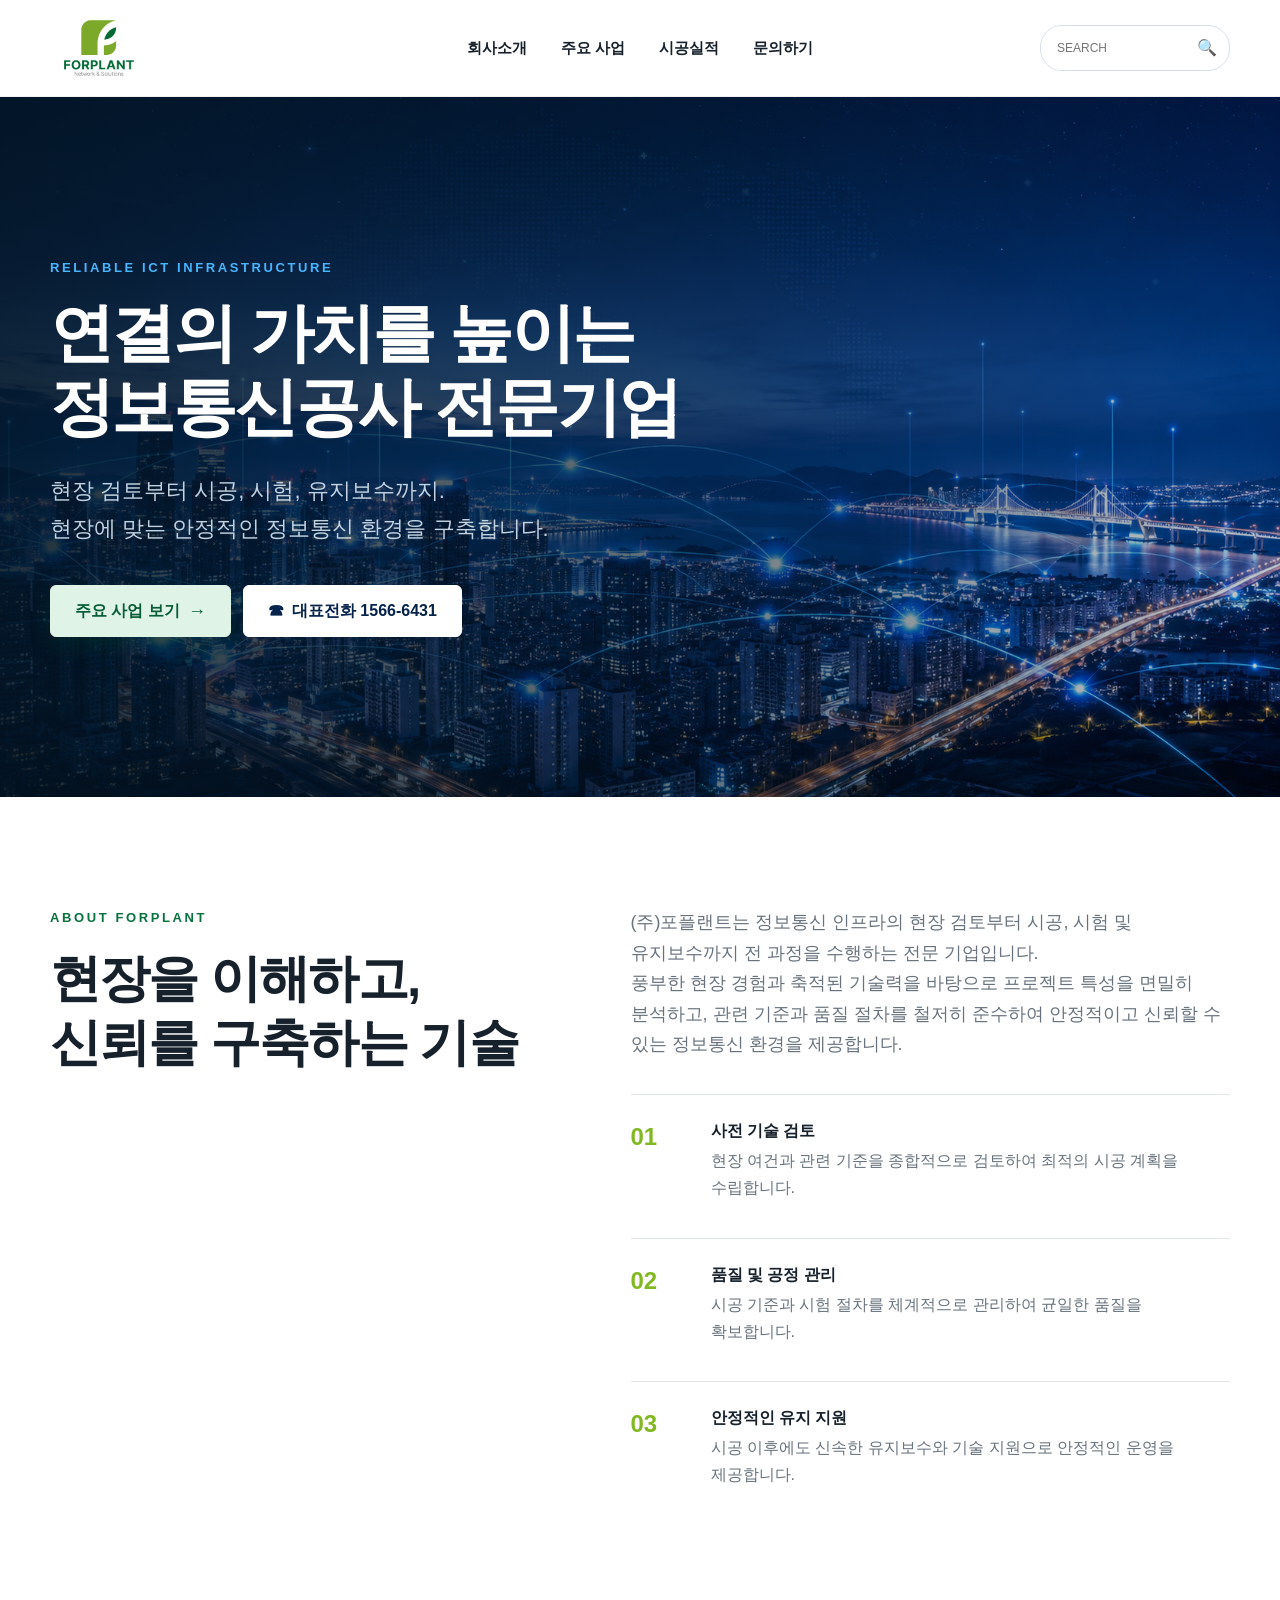
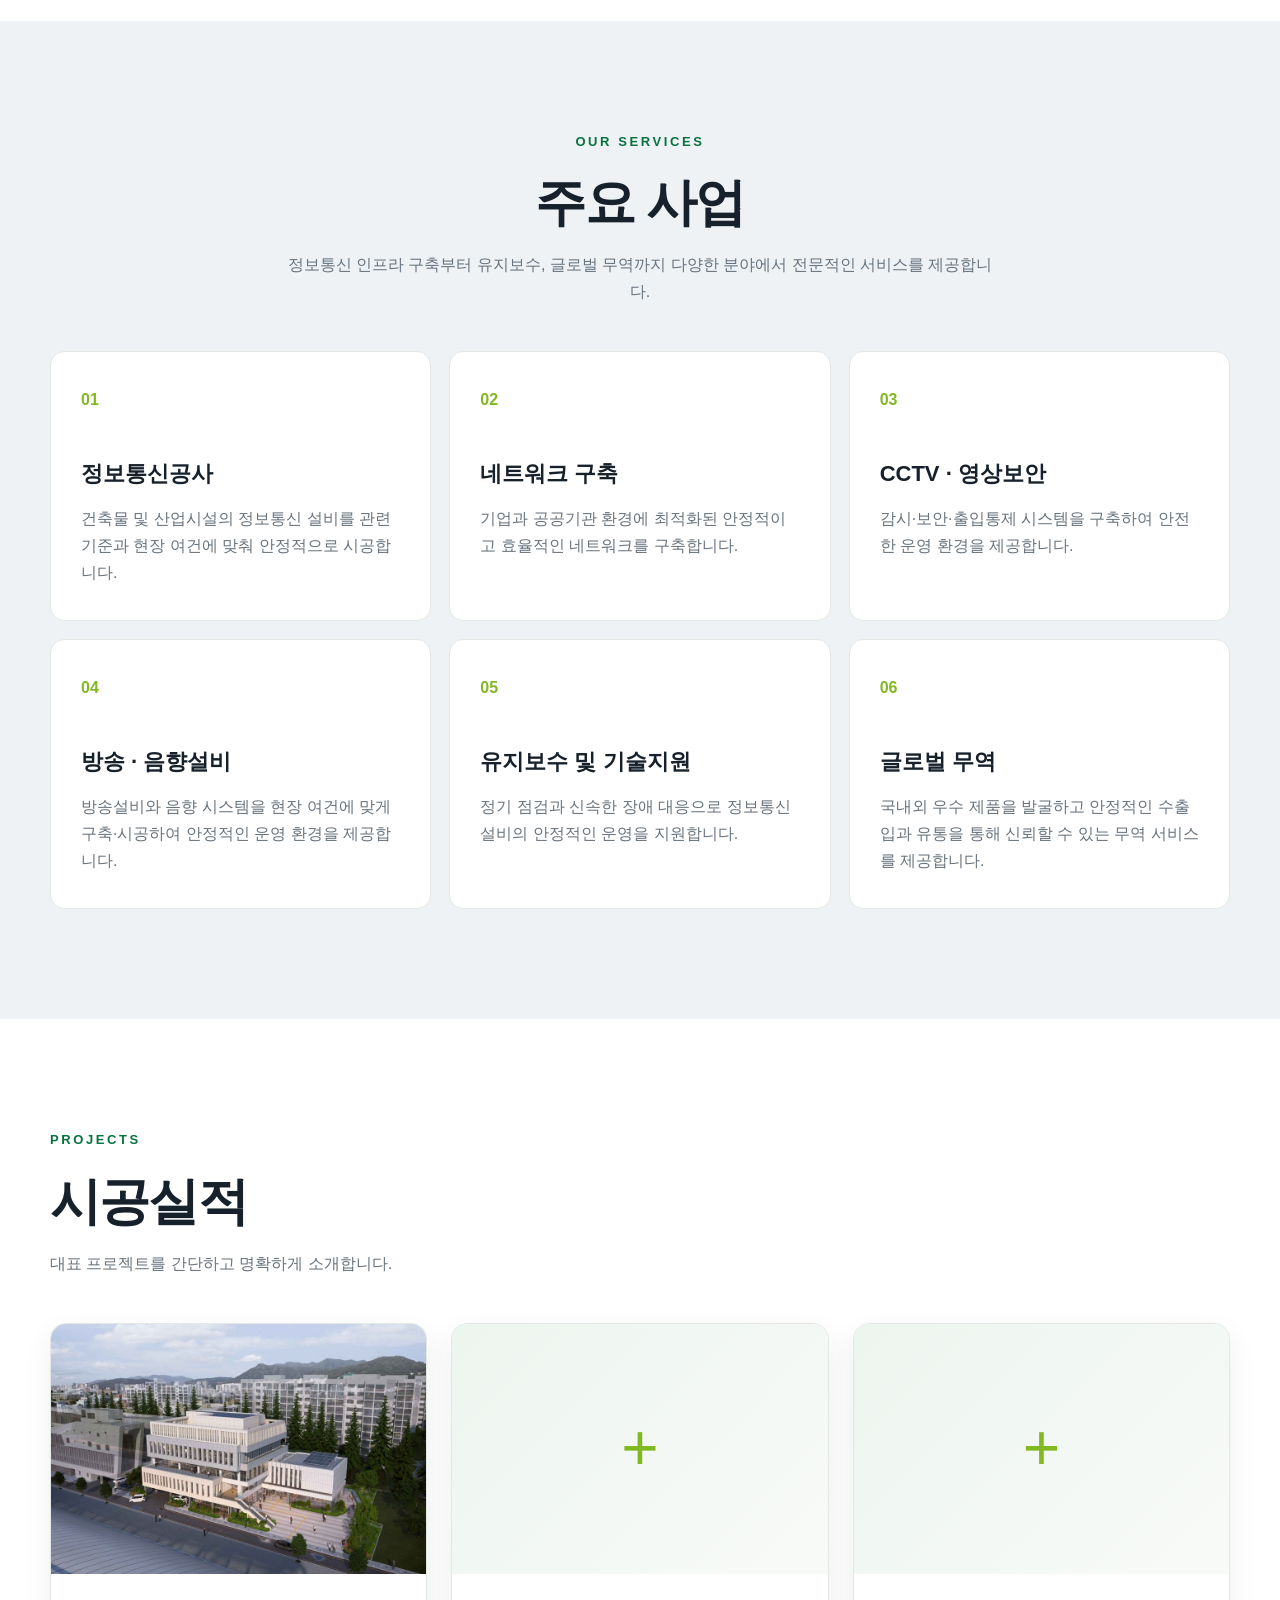
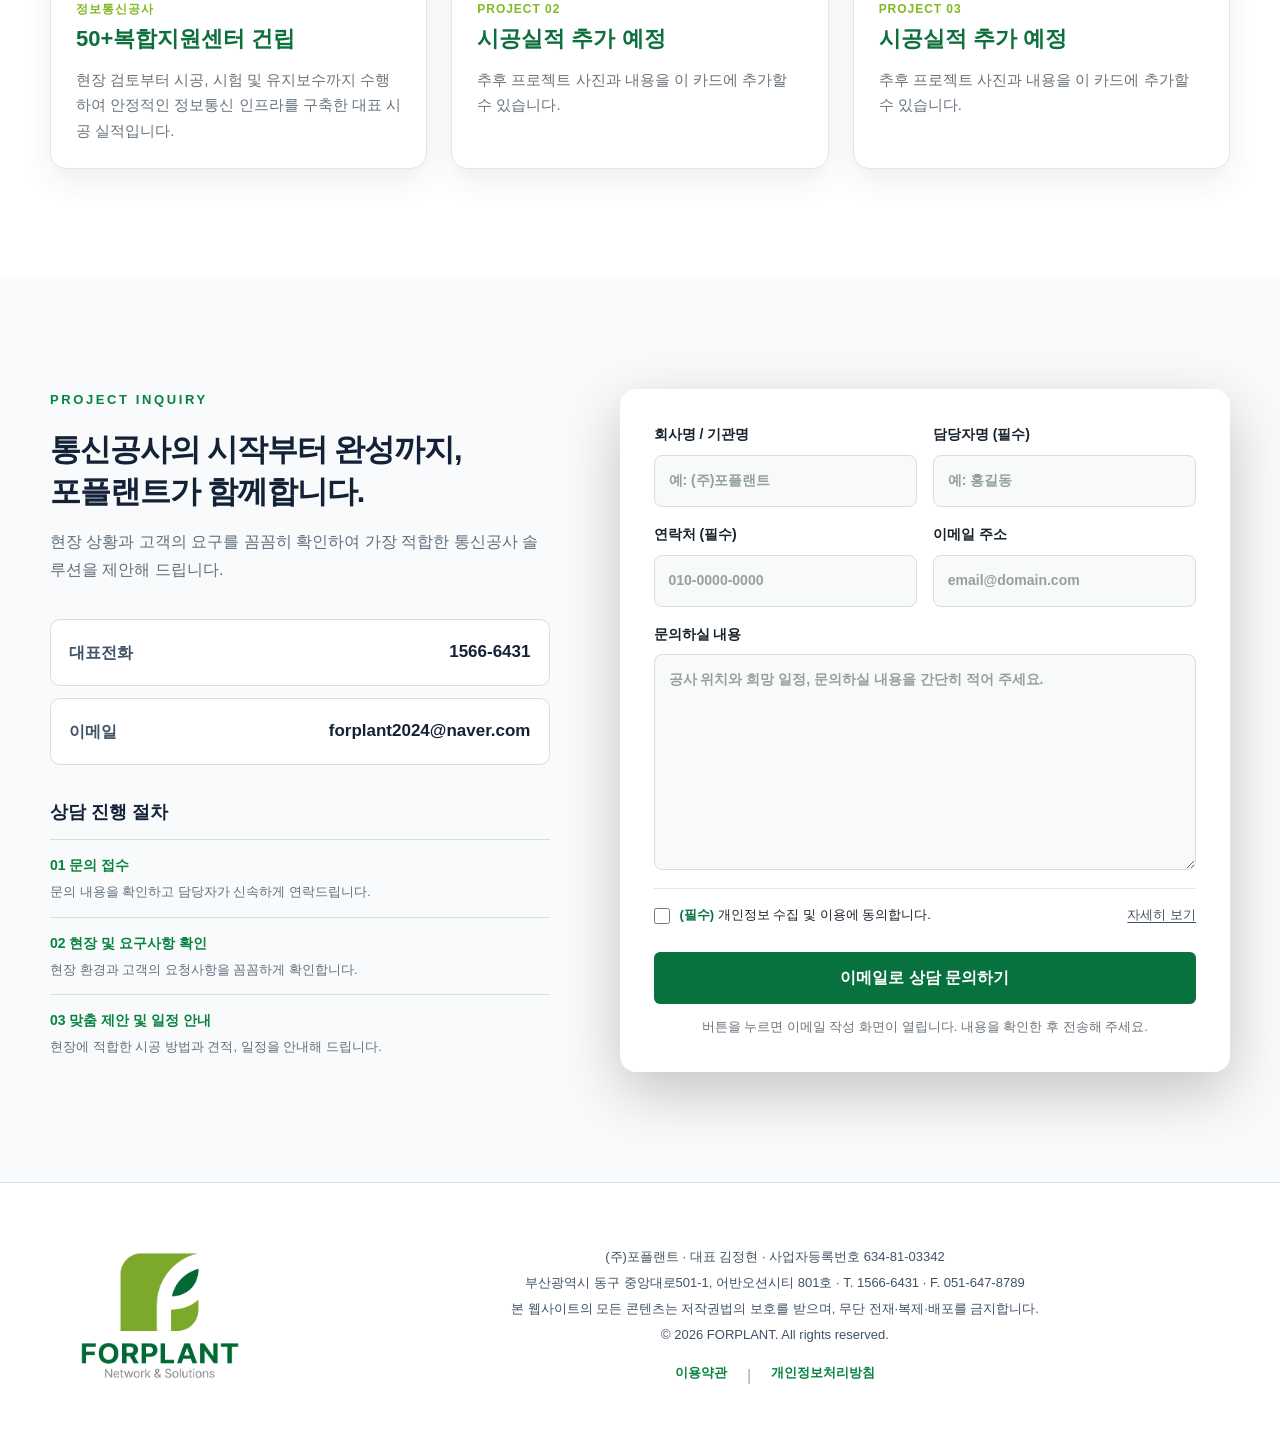
==== index.html @ e31ce1f1 "Add files via upload" ====
<!doctype html>
<html lang="ko">
<head>
  <meta charset="utf-8">
  <meta name="viewport" content="width=device-width, initial-scale=1">
  <meta name="description" content="(주)포플랜트는 정보통신공사, 네트워크 구축, 광케이블, CCTV, 방송·통신설비 및 유지보수 서비스를 제공합니다.">
  <meta property="og:type" content="website">
<meta property="og:title" content="FORPLANT | 정보통신공사 전문기업">
<meta property="og:description" content="↓ 포플랜트의 기술력을 확인해주세요.">
<meta property="og:url" content="https://www.forplant.co.kr/">
<meta property="og:image" content="https://www.forplant.co.kr/assets/og-image-large.png">
  <meta name="theme-color" content="#075b35">
  <title>FORPLANT | 정보통신공사 전문기업</title>
  <link rel="icon" href="assets/forplant-logo.png">
  <link rel="stylesheet" href="styles.css">
</head>
<body>
  <a class="skip-link" href="#main">본문 바로가기</a>

  <header class="site-header" id="top">
    <div class="container header-inner">
      <a class="brand" href="#top" aria-label="포플랜트 홈">
        <img src="assets/forplant-logo.png" alt="FORPLANT Network & Solutions">
      </a>

      <button class="menu-button" type="button" aria-label="메뉴 열기" aria-expanded="false" aria-controls="main-nav">
        <span></span><span></span><span></span>
      </button>

      <nav class="main-nav" id="main-nav" aria-label="주요 메뉴">
        <a href="#about">회사소개</a>
 <a href="#services">주요 사업</a>
        <a href="#portfolio">시공실적</a>
        <a href="#contact">문의하기</a>

      </nav>
<form class="header-search" id="site-search" role="search">
    <input type="search" id="site-search-input" placeholder="SEARCH" aria-label="홈페이지 검색">
    <button type="submit" aria-label="검색">🔍</button>
</form>      
    </div>
  </header>
<main id="main">
<section class="hero" aria-labelledby="hero-title">

      <div class="hero-overlay"></div>
      <div class="container hero-content">
        <p class="eyebrow">RELIABLE ICT INFRASTRUCTURE</p>
        <h1 id="hero-title">연결의 가치를 높이는<br>정보통신공사 전문기업</h1>
<p class="hero-copy">현장 검토부터 시공, 시험, 유지보수까지.<br>현장에 맞는 안정적인 정보통신 환경을 구축합니다.</p>
        <div class="hero-actions">
<a class="button button-primary" href="#services">주요 사업 보기</a>
          <a class="button button-outline" href="tel:15666431">대표전화 1566-6431</a>
        </div>
      </div>
    </section>

    <section class="section about" id="about">
      <div class="container about-grid">
        <div>
          <p class="section-kicker">ABOUT FORPLANT</p>
<h2>현장을 이해하고,<br>신뢰를 구축하는 기술</h2>
</div>

<div class="about-copy">
  <p>(주)포플랜트는 정보통신 인프라의 현장 검토부터 시공, 시험 및 유지보수까지 전 과정을 수행하는 전문 기업입니다.<br> 풍부한 현장 경험과 축적된 기술력을 바탕으로 프로젝트 특성을 면밀히 분석하고, 관련 기준과 품질 절차를 철저히 준수하여 안정적이고 신뢰할 수 있는 정보통신 환경을 제공합니다.</p>

  <div class="strength-list">
    <div><strong>01</strong><span><b>사전 기술 검토</b>현장 여건과 관련 기준을 종합적으로 검토하여 최적의 시공 계획을 수립합니다.</span></div>
    <div><strong>02</strong><span><b>품질 및 공정 관리</b>시공 기준과 시험 절차를 체계적으로 관리하여 균일한 품질을 확보합니다.</span></div>
    <div><strong>03</strong><span><b>안정적인 유지 지원</b>시공 이후에도 신속한 유지보수와 기술 지원으로 안정적인 운영을 제공합니다.</span></div>
  </div>
</div>
        </div>
      </div>
    </section>

    <section class="section services" id="services">
      <div class="container">
        <div class="section-heading centered">
          <p class="section-kicker">OUR SERVICES</p>
<h2>주요 사업</h2>
<p>정보통신 인프라 구축부터 유지보수, 글로벌 무역까지 다양한 분야에서 전문적인 서비스를 제공합니다.</p>
        </div>
        <div class="service-grid">
<article class="service-card">
    <span>01</span>
    <h3>정보통신공사</h3>
<p>건축물 및 산업시설의 정보통신 설비를 관련 기준과 현장 여건에 맞춰 안정적으로 시공합니다.</p>
</article>

<article class="service-card">
    <span>02</span>
    <h3>네트워크 구축</h3>
    <p>기업과 공공기관 환경에 최적화된 안정적이고 효율적인 네트워크를 구축합니다.</p>
</article>

<article class="service-card">
    <span>03</span>
    <h3>CCTV · 영상보안</h3>
    <p>감시·보안·출입통제 시스템을 구축하여 안전한 운영 환경을 제공합니다.</p>
</article>

<article class="service-card">
    <span>04</span>
    <h3>방송 · 음향설비</h3>
<p>방송설비와 음향 시스템을 현장 여건에 맞게 구축·시공하여 안정적인 운영 환경을 제공합니다.</p>
</article>

<article class="service-card">
    <span>05</span>
    <h3>유지보수 및 기술지원</h3>
    <p>정기 점검과 신속한 장애 대응으로 정보통신 설비의 안정적인 운영을 지원합니다.</p>
</article>
<article class="service-card">
    <span>06</span>
    <h3>글로벌 무역</h3>
    <p>국내외 우수 제품을 발굴하고 안정적인 수출입과 유통을 통해 신뢰할 수 있는 무역 서비스를 제공합니다.</p>
</article>          
        </div>
      </div>
    </section>

    <section class="section portfolio" id="portfolio">
      <div class="container">
        <div class="section-heading">
          <p class="section-kicker">PROJECTS</p>
          <h2>시공실적</h2>
          <p>대표 프로젝트를 간단하고 명확하게 소개합니다.</p>
        </div>

        <div class="portfolio-grid">
          <article class="project-card">
            <img class="project-image" src="assets/project-50plus.jpg" alt="50+복합지원센터 건립 조감도">
            <div class="project-content">
              <p class="project-type">정보통신공사</p>
              <h3>50+복합지원센터 건립</h3>
<p>현장 검토부터 시공, 시험 및 유지보수까지 수행하여 안정적인 정보통신 인프라를 구축한 대표 시공 실적입니다.</p>
            </div>
          </article>

          <article class="project-card project-coming">
            <div class="project-empty" aria-hidden="true">+</div>
            <div class="project-content">
              <p class="project-type">PROJECT 02</p>
              <h3>시공실적 추가 예정</h3>
              <p>추후 프로젝트 사진과 내용을 이 카드에 추가할 수 있습니다.</p>
            </div>
          </article>

          <article class="project-card project-coming">
            <div class="project-empty" aria-hidden="true">+</div>
            <div class="project-content">
              <p class="project-type">PROJECT 03</p>
              <h3>시공실적 추가 예정</h3>
              <p>추후 프로젝트 사진과 내용을 이 카드에 추가할 수 있습니다.</p>
            </div>
          </article>
        </div>
      </div>
    </section>

    <section class="section contact" id="contact">
      <div class="container contact-grid">
        <div class="contact-intro">
          <p class="section-kicker">PROJECT INQUIRY</p>
<h2>통신공사의 시작부터 완성까지,<br>포플랜트가 함께합니다.</h2>
<p>현장 상황과 고객의 요구를 꼼꼼히 확인하여 가장 적합한 통신공사 솔루션을 제안해 드립니다.</p>
          <div class="contact-direct">
            <a href="tel:15666431"><span>대표전화</span><strong>1566-6431</strong></a>
            <a href="mailto:forplant2024@naver.com"><span>이메일</span><strong>forplant2024@naver.com</strong></a>
          </div>
<div class="contact-process">
    <h3>상담 진행 절차</h3>

    <div class="process-item">
        <strong>01 문의 접수</strong>
        <p>문의 내용을 확인하고 담당자가 신속하게 연락드립니다.</p>
    </div>

    <div class="process-item">
        <strong>02 현장 및 요구사항 확인</strong>
        <p>현장 환경과 고객의 요청사항을 꼼꼼하게 확인합니다.</p>
    </div>

    <div class="process-item">
        <strong>03 맞춤 제안 및 일정 안내</strong>
        <p>현장에 적합한 시공 방법과 견적, 일정을 안내해 드립니다.</p>
    </div>
</div>
        </div>

        <form class="inquiry-form" id="inquiry-form">
<div class="field-row">
    <label>회사명 / 기관명<input type="text" name="company" autocomplete="organization" placeholder="예: (주)포플랜트"></label>
    <label>담당자명 (필수)<input type="text" name="name" autocomplete="name" required placeholder="예: 홍길동"></label>
</div>

<div class="field-row">
    <label>연락처 (필수)<input type="tel" name="phone" autocomplete="tel" required placeholder="010-0000-0000"></label>
    <label>이메일 주소<input type="email" name="email" autocomplete="email" placeholder="email@domain.com"></label>
</div>

<label>문의하실 내용<textarea name="message" rows="5" required placeholder="공사 위치와 희망 일정, 문의하실 내용을 간단히 적어 주세요."></textarea></label>

<div class="privacy-consent">
  <div class="privacy-consent-row">
    <input type="checkbox" id="privacy-agree" name="privacy_agree" required>
    <label for="privacy-agree"><strong>(필수)</strong> 개인정보 수집 및 이용에 동의합니다.</label>
    <details class="privacy-details">
      <summary>자세히 보기</summary>
      <div class="privacy-details-content">
        <p><strong>수집·이용 목적</strong><br>상담 문의 확인, 답변 및 연락</p>
        <p><strong>수집 항목</strong><br>담당자명, 연락처, 문의 내용(필수) / 회사명·기관명, 이메일 주소(선택)</p>
        <p><strong>보유 및 이용 기간</strong><br>문의 처리 완료 후 1년간 보관 후 파기</p>
        <p>개인정보 수집 및 이용에 대한 동의를 거부할 권리가 있으나, 동의하지 않을 경우 문의 접수가 제한됩니다.</p>
        <a href="privacy.html" target="_blank" rel="noopener">개인정보처리방침 전체 보기</a>
      </div>
    </details>
  </div>
</div>

<button class="button button-primary form-submit" type="submit">이메일로 상담 문의하기</button>

<p class="form-note">버튼을 누르면 이메일 작성 화면이 열립니다. 내용을 확인한 후 전송해 주세요.</p>
        </form>
      </div>
    </section>


  </main>

  <footer class="site-footer">
    <div class="container footer-inner">
      <img src="assets/forplant-logo.png" alt="FORPLANT">
      <div>
        <p>(주)포플랜트 · 대표 김정현 · 사업자등록번호 634-81-03342</p>
        <p>부산광역시 동구 중앙대로501-1, 어반오션시티 801호 · T. 1566-6431 · F. 051-647-8789</p>
<p>본 웹사이트의 모든 콘텐츠는 저작권법의 보호를 받으며, 무단 전재·복제·배포를 금지합니다.</p>
<p>© 2026 FORPLANT. All rights reserved.</p>
<div class="footer-links">
    <a href="terms.html">이용약관</a>
<span>|</span>
  <a href="privacy.html">개인정보처리방침</a>
</div>
      </div>
    </div>
  </footer>

  <script src="script.js"></script>
</body>
</html>
---- styles.css ----
:root {
  --green: #08723f;
  --green-dark: #075b35;
  --lime: #82b822;
  --navy: #07182a;
  --ink: #17212b;
  --muted: #68737d;
  --line: #e3e8e4;
  --soft: #f4f7f4;
  --white: #ffffff;
  --shadow: 0 20px 50px rgba(8, 35, 24, .11);
}

* { box-sizing: border-box; }
html { scroll-behavior: smooth; }
body {
  margin: 0;
  font-family: Pretendard, "Noto Sans KR", "Malgun Gothic", Arial, sans-serif;
  color: var(--ink);
  line-height: 1.7;
  background: var(--white);
}
img { max-width: 100%; display: block; }
a { color: inherit; text-decoration: none; }
button, input, textarea { font: inherit; }
.container { width: min(1180px, calc(100% - 40px)); margin: 0 auto; }
.skip-link { position: fixed; left: 16px; top: -60px; z-index: 9999; background: #fff; padding: 10px 14px; border-radius: 8px; }
.skip-link:focus { top: 16px; }

.site-header {
  position: sticky;
  top: 0;
  z-index: 1000;
  background: rgba(255,255,255,.96);
  border-bottom: 1px solid rgba(0,0,0,.06);
  backdrop-filter: blur(12px);
}
.header-inner { min-height: 96px; display: grid; grid-template-columns: 1fr auto 1fr; align-items: center; gap: 24px; }
.brand img { width: 180px; height: 78px; object-fit: contain; object-position: left center; }
.main-nav { display: flex; align-items: center; gap: 34px; font-weight: 700; font-size: 15px; }
.main-nav a { position: relative; padding: 26px 0; }
.main-nav a::after { content: ""; position: absolute; left: 0; right: 100%; bottom: 17px; height: 2px; background: var(--green); transition: .25s; }
.main-nav a:hover::after { right: 0; }
.menu-button { display: none; border: 0; background: transparent; width: 42px; height: 42px; padding: 9px; }
.menu-button span { display: block; height: 2px; margin: 6px 0; background: var(--ink); }
.brand { grid-column: 1; }
.main-nav { grid-column: 2; }
.menu-button { grid-column: 3; justify-self: end; }
.header-search { grid-column: 3; justify-self: end; display: flex; width: 190px; border: 1px solid #d5dee7; border-radius: 22px; overflow: hidden; background: white; }
.header-search input { width: 100%; min-width: 0; border: 0; outline: 0; padding: 10px 4px 10px 16px; font-size: 12px; }
.header-search button { border: 0; background: transparent; padding: 8px 12px; cursor: pointer; }
.hero {
  position: relative;
  min-height: 700px;
  display: flex;
  align-items: center;
  background: url("assets/hero-network-city.png") center/cover no-repeat;
  color: white;
  overflow: hidden;
}
.hero::before {
  content: "";
  position: absolute;
  top: 62%;
  left: -45%;
  width: 42%;
  height: 3px;
  pointer-events: none;
  z-index: 0;
  opacity: 0;
  background: linear-gradient(
    90deg,
    transparent,
    rgba(40, 170, 255, 0.4),
    #8ee8ff,
    rgba(40, 170, 255, 0.4),
    transparent
  );
  box-shadow:
    0 0 8px #32baff,
    0 0 20px rgba(30, 160, 255, 0.9),
    0 0 40px rgba(30, 130, 255, 0.65);
transform: rotate(-18deg);
animation: hero-laser 6s linear infinite;
}

@keyframes hero-laser {
  0% {
    left: -45%;
    top: 72%;
    opacity: 0;
  }

  15% {
    opacity: 0.9;
  }

  50% {
    left: 25%;
    top: 52%;
    opacity: 0.9;
  }

  80% {
    left: 65%;
    top: 34%;
    opacity: 0.75;
  }

  100% {
    left: 92%;
    top: 22%;
    opacity: 0;
  }
}

@media (prefers-reduced-motion: reduce) {
  .hero::before {
    animation: none;
    display: none;
  }
}
.hero-overlay { position: absolute; inset: 0; background: linear-gradient(90deg, rgba(3,20,34,.88) 0%, rgba(3,20,34,.62) 48%, rgba(3,20,34,.22) 100%); }
.hero-content { position: relative; z-index: 1; padding: 100px 0; }
.eyebrow, .section-kicker { margin: 0 0 18px; color: #48b6ff; letter-spacing: .2em; font-weight: 800; font-size: 13px; }
.hero h1 { margin: 0; font-size: clamp(42px, 5vw, 72px); line-height: 1.15; letter-spacing: -.04em; max-width: 780px; }
.hero-copy { margin: 28px 0 0; font-size: clamp(18px, 2vw, 22px); color: rgba(255,255,255,.87); }
.hero-actions { display: flex; gap: 12px; flex-wrap: wrap; margin-top: 38px; }
.button { display: inline-flex; align-items: center; justify-content: center; min-height: 52px; padding: 0 24px; border-radius: 6px; font-weight: 800; transition: .22s; border: 1px solid transparent; cursor: pointer; }
.button-primary { background: var(--green); color: white; }
.button-primary:hover { background: var(--green-dark); transform: translateY(-2px); }
.button-outline { border-color: rgba(255,255,255,.65); color: white; }
.button-outline:hover { background: white; color: var(--navy); }
.button-light { background: white; color: var(--navy); border-color: var(--line); }

.section { padding: 110px 0; }
.section h2 { margin: 0; font-size: clamp(34px, 4vw, 52px); line-height: 1.25; letter-spacing: -.035em; }
.section-heading { margin-bottom: 46px; }
.section-heading.centered { text-align: center; max-width: 720px; margin-left: auto; margin-right: auto; }
.section-heading > p:last-child { color: var(--muted); }
.section-kicker { color: var(--green); }

.about-grid { display: grid; grid-template-columns: .9fr 1.1fr; gap: 90px; align-items: start; }
.about-copy > p { margin-top: 0; color: var(--muted); font-size: 18px; word-break: keep-all; }
.strength-list { display: grid; gap: 14px; margin-top: 34px; }
.strength-list > div { display: grid; grid-template-columns: 60px 1fr; gap: 20px; padding: 22px 0; border-top: 1px solid var(--line); }
.strength-list strong { color: var(--lime); font-size: 24px; }
.strength-list span { color: var(--muted); word-break: keep-all; }
.strength-list b { display: block; color: var(--ink); margin-bottom: 3px; }

.services { background: #eef2f5; }
.service-grid { display: grid; grid-template-columns: repeat(3, 1fr); gap: 18px; }
.service-card { background: white; border: 1px solid var(--line); border-radius: 14px; padding: 34px 30px; min-height: 250px; transition: .25s; }
.service-card:hover { transform: translateY(-6px); box-shadow: var(--shadow); border-color: transparent; }
.service-card span { color: var(--lime); font-weight: 900; }
.service-card h3 { margin: 42px 0 12px; font-size: 22px; }
.service-card p { margin: 0; color: var(--muted); }

.portfolio-grid { display: grid; grid-template-columns: repeat(3, minmax(0, 1fr)); gap: 24px; }
.project-card { overflow: hidden; background: white; border: 1px solid var(--line); border-radius: 16px; box-shadow: 0 12px 30px rgba(13,56,35,.08); transition: .25s; }
.project-card:hover { transform: translateY(-6px); box-shadow: 0 18px 40px rgba(13,56,35,.14); }
.project-image, .project-empty { width: 100%; height: 250px; }
.project-image { object-fit: cover; object-position: center 75%; }
.project-empty { display: flex; align-items: center; justify-content: center; background: linear-gradient(135deg, #edf5ef, #f8faf8); color: var(--lime); font-size: 64px; font-weight: 200; }
.project-content { padding: 25px; }
.project-content h3 { margin: 5px 0 12px; color: #0d6f3b; font-size: 22px; line-height: 1.4; }
.project-content p { margin: 0; color: var(--muted); font-size: 15px; }
.project-type { color: var(--lime) !important; font-weight: 800; font-size: 12px !important; letter-spacing: .08em; }

.contact { background: #f8fafb; color: #142238; }
.contact-grid { display: grid; grid-template-columns: .9fr 1.1fr; gap: 70px; align-items: stretch; }
.contact .section-kicker { color: #07833f; }
.contact-intro h2 { font-size: clamp(28px, 2.4vw, 32px); line-height: 1.35; }
.contact-intro > p:not(.section-kicker) { color: #5f6f7f; }
.contact-direct { display: grid; gap: 12px; margin-top: 36px; }
.contact-direct a { display: flex; justify-content: space-between; align-items: center; gap: 20px; border: 1px solid #d8dfda; border-radius: 10px; background: #ffffff; padding: 18px; color: #142238; }
.contact-direct span { color: #405266; font-weight: 700; }
.contact-direct strong { color: #142238; font-size: 17px; font-weight: 800; }
.contact-process { margin-top: 32px; }
.contact-process h3 { margin: 0 0 12px; font-size: 18px; color: #142238; }
.process-item { border-top: 1px solid #d8dfda; padding: 14px 0; }
.process-item strong { display: block; margin-bottom: 4px; color: #07833f; font-size: 14px; }
.process-item p { margin: 0; color: #5f6f7f; font-size: 13px; line-height: 1.6; }
.inquiry-form { background: white; color: var(--ink); border-radius: 16px; padding: 34px; box-shadow: 0 20px 60px rgba(0,0,0,.22); height: 100%; display: flex; flex-direction: column; }
.field-row { display: grid; grid-template-columns: 1fr 1fr; gap: 16px; }
.inquiry-form label { display: grid; gap: 8px; margin-bottom: 16px; font-weight: 700; font-size: 14px; }
.inquiry-form > label { flex: 1; display: flex; flex-direction: column; gap: 8px; }
.inquiry-form > label textarea { flex: 1; height: auto; min-height: 180px; }
.inquiry-form input, .inquiry-form textarea { width: 100%; border: 1px solid #d8dfda; border-radius: 8px; padding: 13px 14px; outline: none; background: #f8faf9; color: var(--ink); transition: border-color .2s ease, box-shadow .2s ease, background-color .2s ease; }
.inquiry-form input::placeholder, .inquiry-form textarea::placeholder { color: #94a19a; opacity: 1; }
.inquiry-form input:focus, .inquiry-form textarea:focus { border-color: var(--green); box-shadow: 0 0 0 3px rgba(8,114,63,.1); }
.inquiry-form input:focus, .inquiry-form textarea:focus { background: #ffffff; }
.privacy-consent { margin: 2px 0 18px; padding-top: 16px; border-top: 1px solid #e3e8e5; }
.privacy-consent-row { display: grid; grid-template-columns: 18px auto 1fr; align-items: start; gap: 8px; font-size: 13px; line-height: 1.6; }
.inquiry-form .privacy-consent input[type="checkbox"] { width: 16px; height: 16px; margin: 3px 0 0; padding: 0; accent-color: var(--green); cursor: pointer; }
.inquiry-form .privacy-consent label { display: block; margin: 0; font-size: 13px; font-weight: 500; cursor: pointer; }
.privacy-consent label strong { color: var(--green); }
.privacy-details { display: contents; }
.privacy-details summary { color: #405266; text-decoration: underline; text-underline-offset: 3px; cursor: pointer; white-space: nowrap; justify-self: end; }
.privacy-details summary::marker { content: ""; }
.privacy-details-content { grid-column: 1 / -1; margin-top: 8px; padding: 16px; border: 1px solid #dfe6e2; border-radius: 8px; background: #f7f9f8; color: #526273; font-size: 12px; }
.privacy-details-content p { margin: 0 0 10px; }
.privacy-details-content p:last-of-type { margin-bottom: 10px; }
.privacy-details-content a { color: var(--green); font-weight: 700; text-decoration: underline; text-underline-offset: 3px; }
.form-submit { width: 100%; }
.form-note { margin: 12px 0 0; color: var(--muted); font-size: 13px; text-align: center; }

.location { background: #fff; }
.location-grid { display: grid; grid-template-columns: 1.05fr .95fr; gap: 60px; align-items: stretch; }
.map-panel { min-height: 420px; padding: 50px; border-radius: 18px; background: linear-gradient(rgba(7,24,42,.78), rgba(7,24,42,.9)), url("assets/hero-network-city.png") center/cover; color: white; display: flex; flex-direction: column; justify-content: flex-end; }
.map-symbol { font-size: 38px; font-weight: 900; letter-spacing: .06em; }
.map-panel p { color: rgba(255,255,255,.8); }
.map-actions { display: flex; gap: 10px; flex-wrap: wrap; margin-top: 16px; }
.company-info dl { margin: 30px 0 0; }
.company-info dl > div { display: grid; grid-template-columns: 140px 1fr; gap: 20px; padding: 16px 0; border-bottom: 1px solid var(--line); }
.company-info dt { color: var(--muted); }
.company-info dd { margin: 0; font-weight: 700; }

.site-footer { background: #ffffff; color: #405266; padding: 45px 0; border-top: 1px solid #d7e1e8; }
.footer-inner { display: flex; justify-content: space-between; gap: 50px; align-items: center; }
.footer-inner img { width: 220px; background: transparent; border-radius: 0; padding: 0; }
.footer-inner > div { flex: 1; text-align: center; }
.footer-inner p { margin: 4px 0; font-size: 13px; text-align: center; }
.footer-links { display: flex; justify-content: center; gap: 20px; margin-top: 16px; }
.footer-links a { color: #07833f; font-size: 13px; font-weight: 700; text-decoration: none; }
.footer-links span { color: #9aa8b5; }
@media (max-width: 960px) {
 .header-search { display: none; } 
  .menu-button { display: block; }
  .main-nav { display: none; position: absolute; top: 82px; left: 0; right: 0; background: white; padding: 14px 20px 24px; border-bottom: 1px solid var(--line); flex-direction: column; gap: 0; align-items: stretch; }
  .main-nav.open { display: flex; }
  .main-nav a { padding: 14px 0; }
  .about-grid, .contact-grid, .location-grid { grid-template-columns: 1fr; gap: 45px; }
  .service-grid { grid-template-columns: repeat(2, 1fr); }
  .portfolio-grid { grid-template-columns: repeat(2, minmax(0, 1fr)); }
  .project-coming:last-child { grid-column: span 2; }
}

@media (max-width: 640px) {
  .container { width: min(100% - 28px, 1180px); }
.header-inner { min-height: 70px; display: flex; justify-content: space-between; }
  .brand img { width: 110px; height: 50px; }
  .main-nav { top: 70px; }
  .hero { min-height: 650px; background-position: 58% center; }
  .hero-overlay { background: rgba(3,20,34,.72); }
  .hero-content { padding: 80px 0; }
  .hero h1 { font-size: 42px; }
  .section { padding: 78px 0; }
  .service-grid, .portfolio-grid, .field-row { grid-template-columns: 1fr; }
  .project-coming:last-child { grid-column: auto; }
  .project-image, .project-empty { height: 220px; }
  .inquiry-form { padding: 24px 18px; }
  .company-info dl > div { grid-template-columns: 1fr; gap: 4px; }
  .footer-inner { align-items: flex-start; flex-direction: column; }
  .footer-inner p { text-align: left; }
}


.hero-overlay {
  animation: hero-glow 5s ease-in-out infinite alternate;
}

@keyframes hero-glow {
  from {
    background-color: rgba(0, 31, 74, 0.05);
  }

  to {
    background-color: rgba(0, 88, 165, 0.16);
  }
}

@media (prefers-reduced-motion: reduce) {
  .hero-overlay {
    animation: none;
  }
}
.hero-overlay::before,
.hero-overlay::after {
  position: absolute;
  pointer-events: none;
  z-index: 0;
  font-size: 8px;
  line-height: 1;
  color: rgba(185, 235, 255, 0.75);
  filter: drop-shadow(0 0 3px rgba(65, 190, 255, 0.8));
}

.hero-overlay::before {
  content: "✦";
  top: 8%;
  left: 50%;
  opacity: 0.15;
  text-shadow:
    8vw 4vh 2px rgba(170, 230, 255, 0.55),
    18vw 11vh 2px rgba(125, 210, 255, 0.5),
    30vw 3vh 2px rgba(190, 240, 255, 0.55),
    40vw 14vh 2px rgba(110, 200, 255, 0.5);
  animation: star-twinkle-one 3.8s ease-in-out infinite;
}

.hero-overlay::after {
  content: "✧";
  top: 15%;
  left: 55%;
  opacity: 0.1;
  text-shadow:
    6vw 8vh 2px rgba(155, 220, 255, 0.5),
    16vw 2vh 2px rgba(195, 240, 255, 0.55),
    27vw 14vh 2px rgba(115, 205, 255, 0.45),
    38vw 6vh 2px rgba(180, 235, 255, 0.5);
  animation: star-twinkle-two 4.6s ease-in-out infinite;
  animation-delay: 1.2s;
}

@keyframes star-twinkle-one {
  0%,
  100% {
    opacity: 0.08;

  }

  45% {
    opacity: 0.7;

  }

  65% {
    opacity: 0.22;

  }
}

@keyframes star-twinkle-two {
  0%,
  100% {
    opacity: 0.06;

  }

  35% {
    opacity: 0.2;

  }

  70% {
    opacity: 0.6;

  }
}

@media (prefers-reduced-motion: reduce) {
  .hero-overlay::before,
  .hero-overlay::after {
    animation: none;
  }
}
.hero-actions .button-primary,
.hero-actions .button-outline {
  background: #ffffff;
  color: #06234b;
  border-color: #ffffff;
}

.hero-actions .button-primary:hover,
.hero-actions .button-outline:hover {
  background: #eaf6ff;
  color: #06234b;
  border-color: #eaf6ff;
}
.hero-copy {
  color: rgba(220, 235, 247, 0.88);
}

.hero-actions .button-primary {
  background: #dff3e7;
  color: #075c36;
  border-color: #dff3e7;
  box-shadow: 0 8px 22px rgba(0, 110, 62, 0.18);
}

.hero-actions .button-primary:hover {
  background: #c8ead6;
  color: #075c36;
  border-color: #c8ead6;
}
.hero-actions .button-outline {
  background: #ffffff;
  color: #06234b;
  border-color: #ffffff;
  backdrop-filter: none;
}

.hero-actions .button-outline:hover {
  background: #eaf6ff;
  color: #06234b;
  border-color: #eaf6ff;
}
.hero-actions .button-primary::after {
  content: "→";
  margin-left: 8px;
  font-size: 18px;
  line-height: 1;
  transition: transform 0.2s ease;
}

.hero-actions .button-primary:hover::after {
  transform: translateX(3px);
}

.hero-actions .button-outline::before {
  content: "☎";
  margin-right: 8px;
  font-family: Arial, sans-serif;
  font-size: 16px;
  line-height: 1;
}
.project-image {
  object-position: center bottom !important;
}
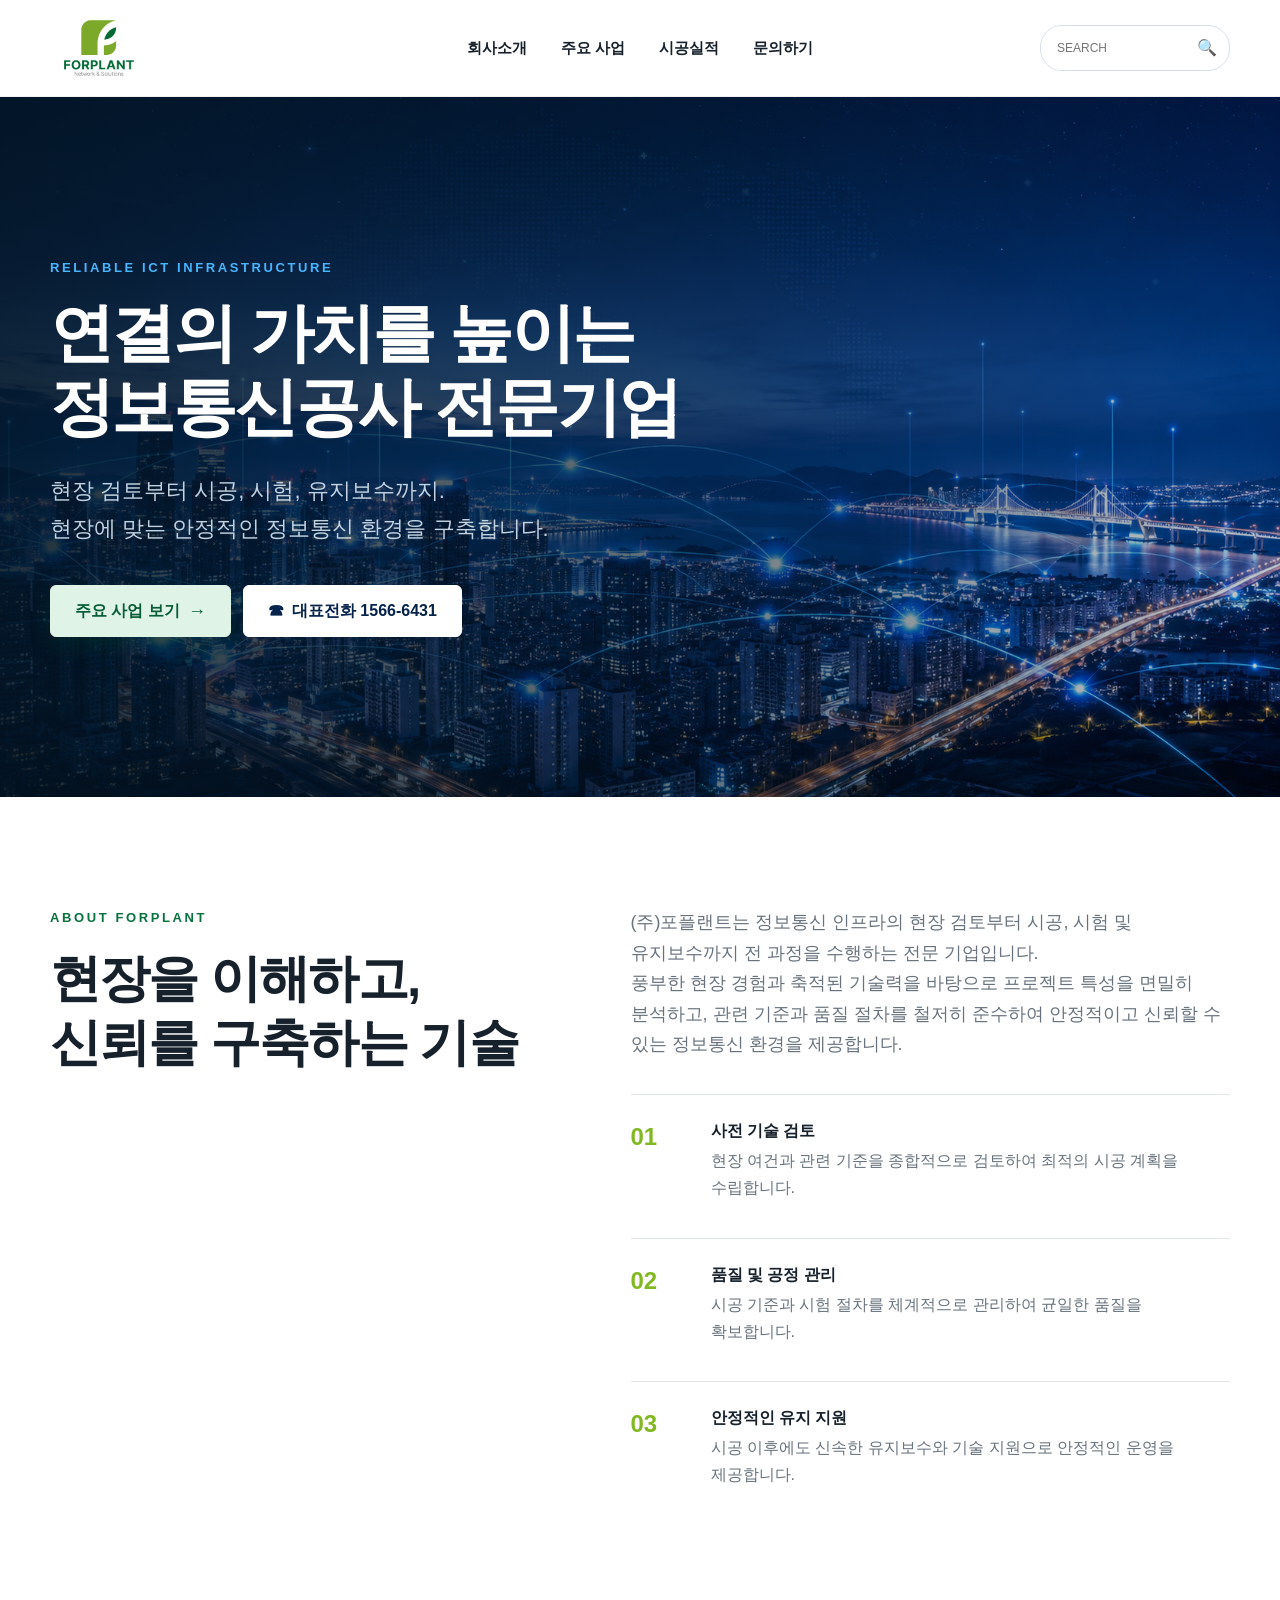
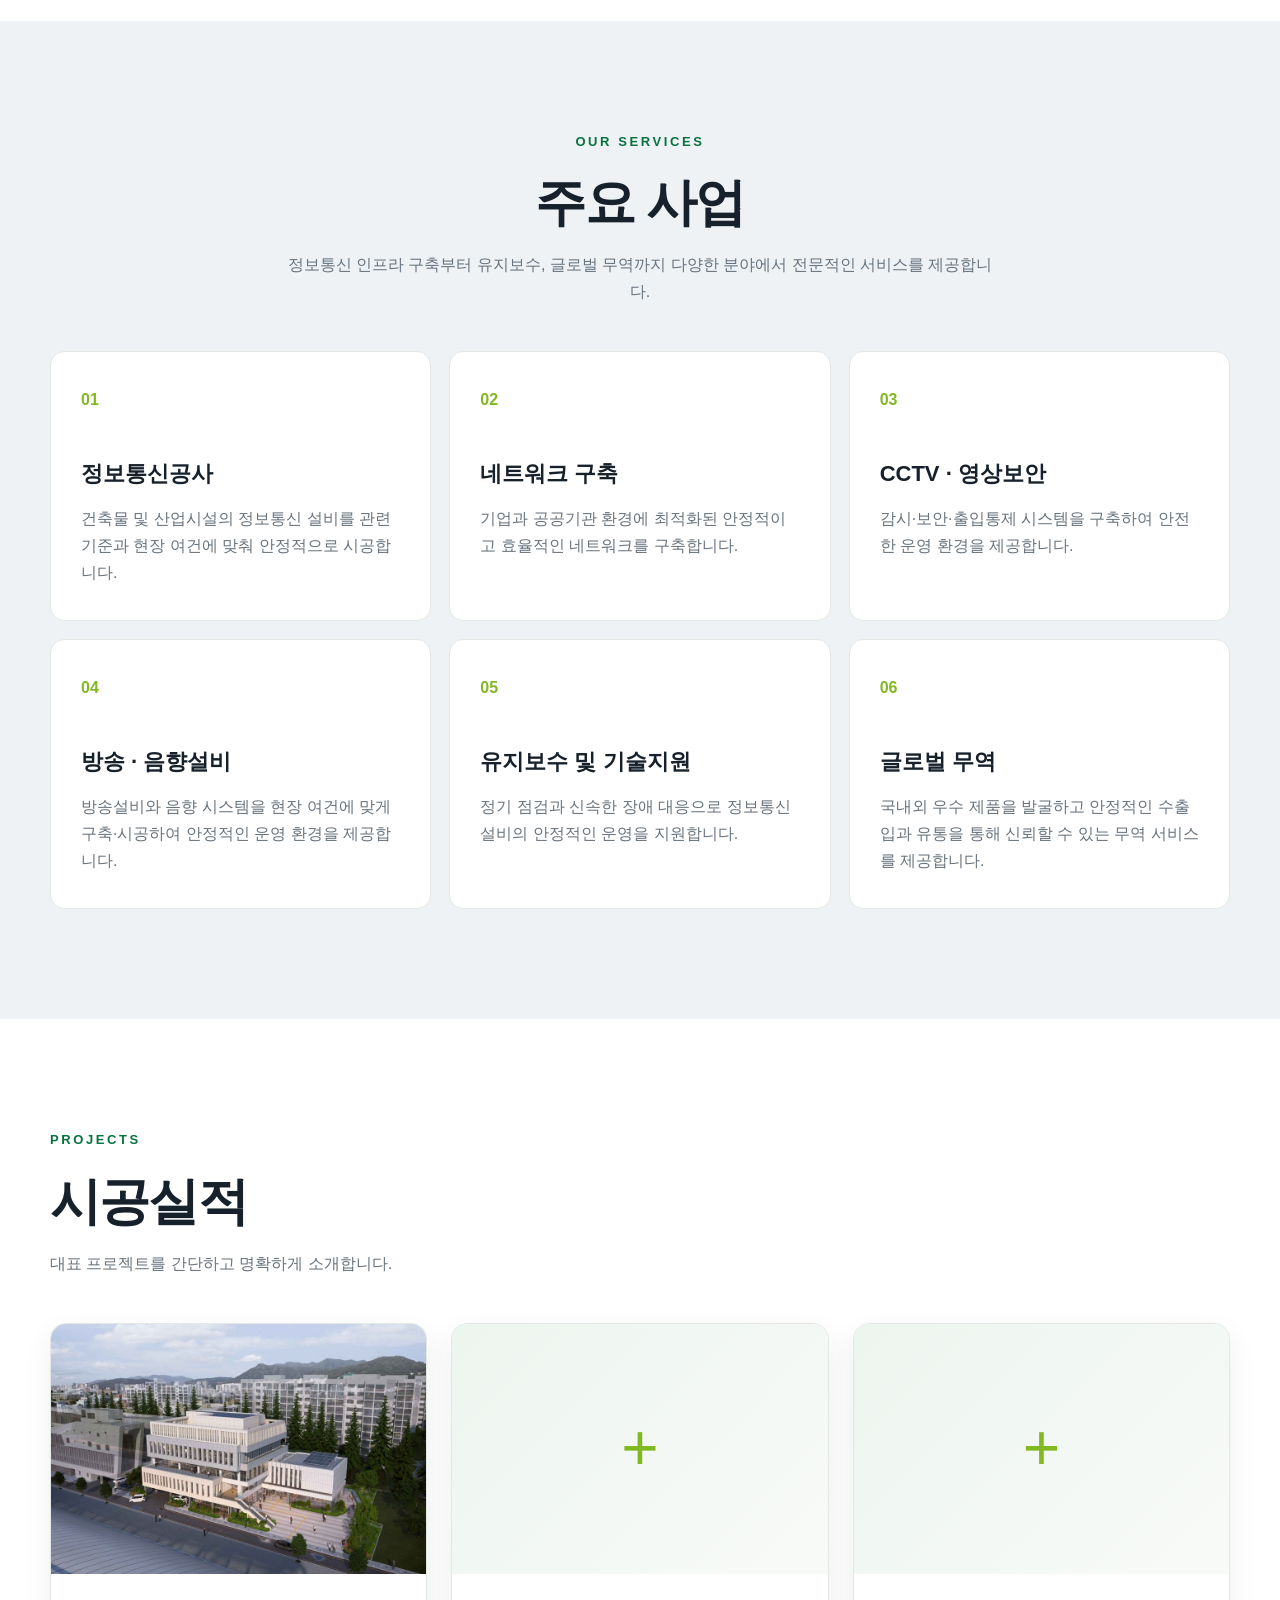
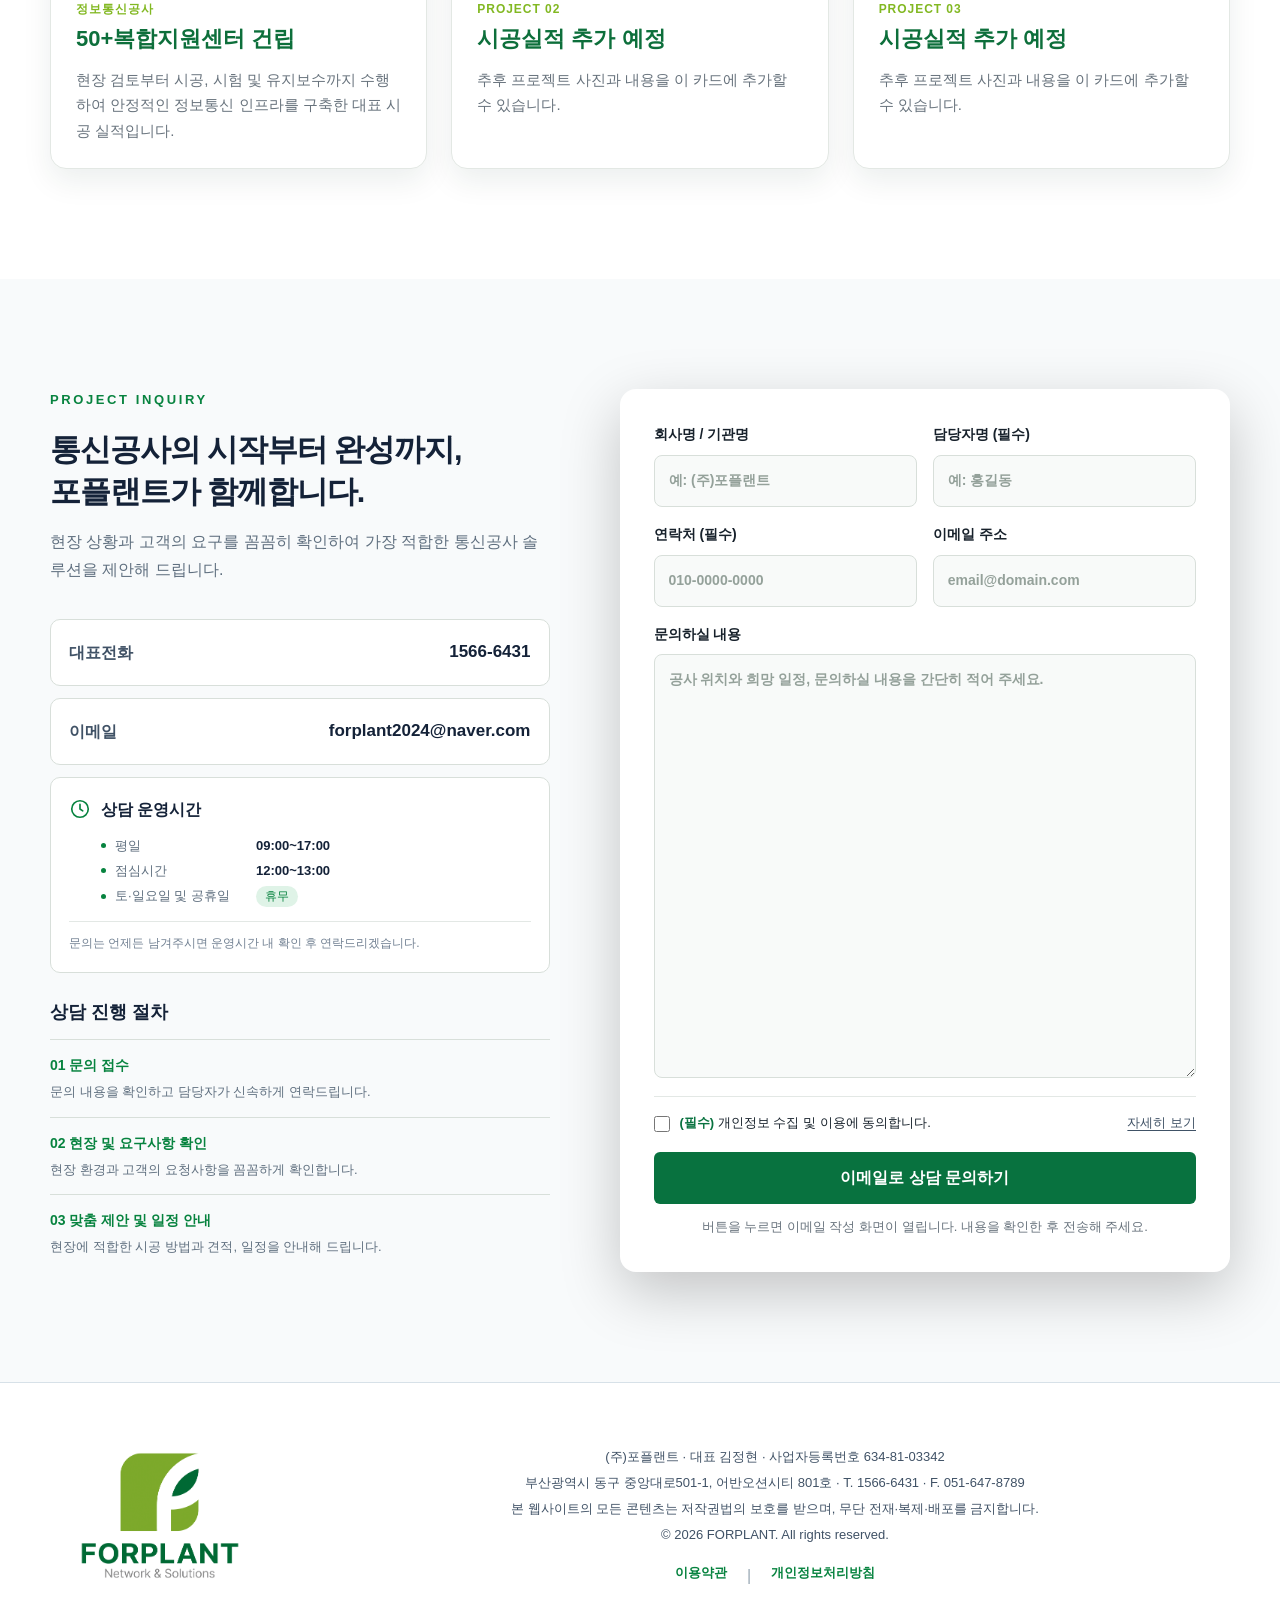
==== commit 6706a138: "Add files via upload" ====
--- a/index.html
+++ b/index.html
@@ -170,6 +170,21 @@
             <a href="tel:15666431"><span>대표전화</span><strong>1566-6431</strong></a>
             <a href="mailto:forplant2024@naver.com"><span>이메일</span><strong>forplant2024@naver.com</strong></a>
           </div>
+          <div class="hours-card">
+            <div class="hours-heading">
+              <svg viewBox="0 0 24 24" aria-hidden="true">
+                <circle cx="12" cy="12" r="9"></circle>
+                <path d="M12 7v5l3 2"></path>
+              </svg>
+              <h3>상담 운영시간</h3>
+            </div>
+            <div class="hours-info">
+              <p><span>평일</span><strong>09:00~17:00</strong></p>
+              <p><span>점심시간</span><strong>12:00~13:00</strong></p>
+              <p><span>토·일요일 및 공휴일</span><strong>휴무</strong></p>
+            </div>
+            <p class="hours-note">문의는 언제든 남겨주시면 운영시간 내 확인 후 연락드리겠습니다.</p>
+          </div>
 <div class="contact-process">
     <h3>상담 진행 절차</h3>
 
--- a/styles.css
+++ b/styles.css
@@ -176,7 +176,18 @@
 .contact-direct a { display: flex; justify-content: space-between; align-items: center; gap: 20px; border: 1px solid #d8dfda; border-radius: 10px; background: #ffffff; padding: 18px; color: #142238; }
 .contact-direct span { color: #405266; font-weight: 700; }
 .contact-direct strong { color: #142238; font-size: 17px; font-weight: 800; }
-.contact-process { margin-top: 32px; }
+.hours-card { margin-top: 12px; padding: 18px; border: 1px solid #d8dfda; border-radius: 10px; background: #ffffff; }
+.hours-heading { display: flex; align-items: center; gap: 10px; }
+.hours-heading svg { width: 22px; height: 22px; flex: 0 0 auto; fill: none; stroke: #07833f; stroke-width: 1.8; stroke-linecap: round; stroke-linejoin: round; }
+.hours-heading h3 { margin: 0; color: #142238; font-size: 16px; }
+.hours-info { display: grid; gap: 5px; margin: 13px 0 0 32px; }
+.hours-info p { display: grid; grid-template-columns: 5px 132px 1fr; align-items: baseline; gap: 9px; margin: 0; font-size: 13px; line-height: 1.55; }
+.hours-info p::before { content: ""; width: 5px; height: 5px; border-radius: 50%; background: #07833f; align-self: center; }
+.hours-info span { color: #5f6f7f; }
+.hours-info strong { color: #142238; font-weight: 700; }
+.hours-info p:last-child strong { justify-self: start; padding: 2px 9px; border-radius: 999px; background: #dff3e7; color: #07833f; font-size: 12px; font-weight: 500; line-height: 1.45; }
+.hours-note { margin: 14px 0 0; padding-top: 12px; border-top: 1px solid #e3e8e5; color: #718092; font-size: 12px; line-height: 1.6; word-break: keep-all; }
+.contact-process { margin-top: 24px; }
 .contact-process h3 { margin: 0 0 12px; font-size: 18px; color: #142238; }
 .process-item { border-top: 1px solid #d8dfda; padding: 14px 0; }
 .process-item strong { display: block; margin-bottom: 4px; color: #07833f; font-size: 14px; }
@@ -195,10 +206,11 @@
 .inquiry-form .privacy-consent input[type="checkbox"] { width: 16px; height: 16px; margin: 3px 0 0; padding: 0; accent-color: var(--green); cursor: pointer; }
 .inquiry-form .privacy-consent label { display: block; margin: 0; font-size: 13px; font-weight: 500; cursor: pointer; }
 .privacy-consent label strong { color: var(--green); }
-.privacy-details { display: contents; }
-.privacy-details summary { color: #405266; text-decoration: underline; text-underline-offset: 3px; cursor: pointer; white-space: nowrap; justify-self: end; }
+.privacy-details { justify-self: end; }
+.privacy-details[open] { grid-column: 1 / -1; width: 100%; justify-self: stretch; }
+.privacy-details summary { color: #405266; text-decoration: underline; text-underline-offset: 3px; cursor: pointer; white-space: nowrap; text-align: right; }
 .privacy-details summary::marker { content: ""; }
-.privacy-details-content { grid-column: 1 / -1; margin-top: 8px; padding: 16px; border: 1px solid #dfe6e2; border-radius: 8px; background: #f7f9f8; color: #526273; font-size: 12px; }
+.privacy-details-content { width: 100%; margin-top: 8px; padding: 16px; border: 1px solid #dfe6e2; border-radius: 8px; background: #f7f9f8; color: #526273; font-size: 12px; word-break: keep-all; overflow-wrap: break-word; }
 .privacy-details-content p { margin: 0 0 10px; }
 .privacy-details-content p:last-of-type { margin-bottom: 10px; }
 .privacy-details-content a { color: var(--green); font-weight: 700; text-decoration: underline; text-underline-offset: 3px; }
@@ -250,6 +262,8 @@
   .project-coming:last-child { grid-column: auto; }
   .project-image, .project-empty { height: 220px; }
   .inquiry-form { padding: 24px 18px; }
+  .hours-info { margin-left: 0; }
+  .hours-info p { grid-template-columns: 5px 128px 1fr; gap: 8px; }
   .company-info dl > div { grid-template-columns: 1fr; gap: 4px; }
   .footer-inner { align-items: flex-start; flex-direction: column; }
   .footer-inner p { text-align: left; }
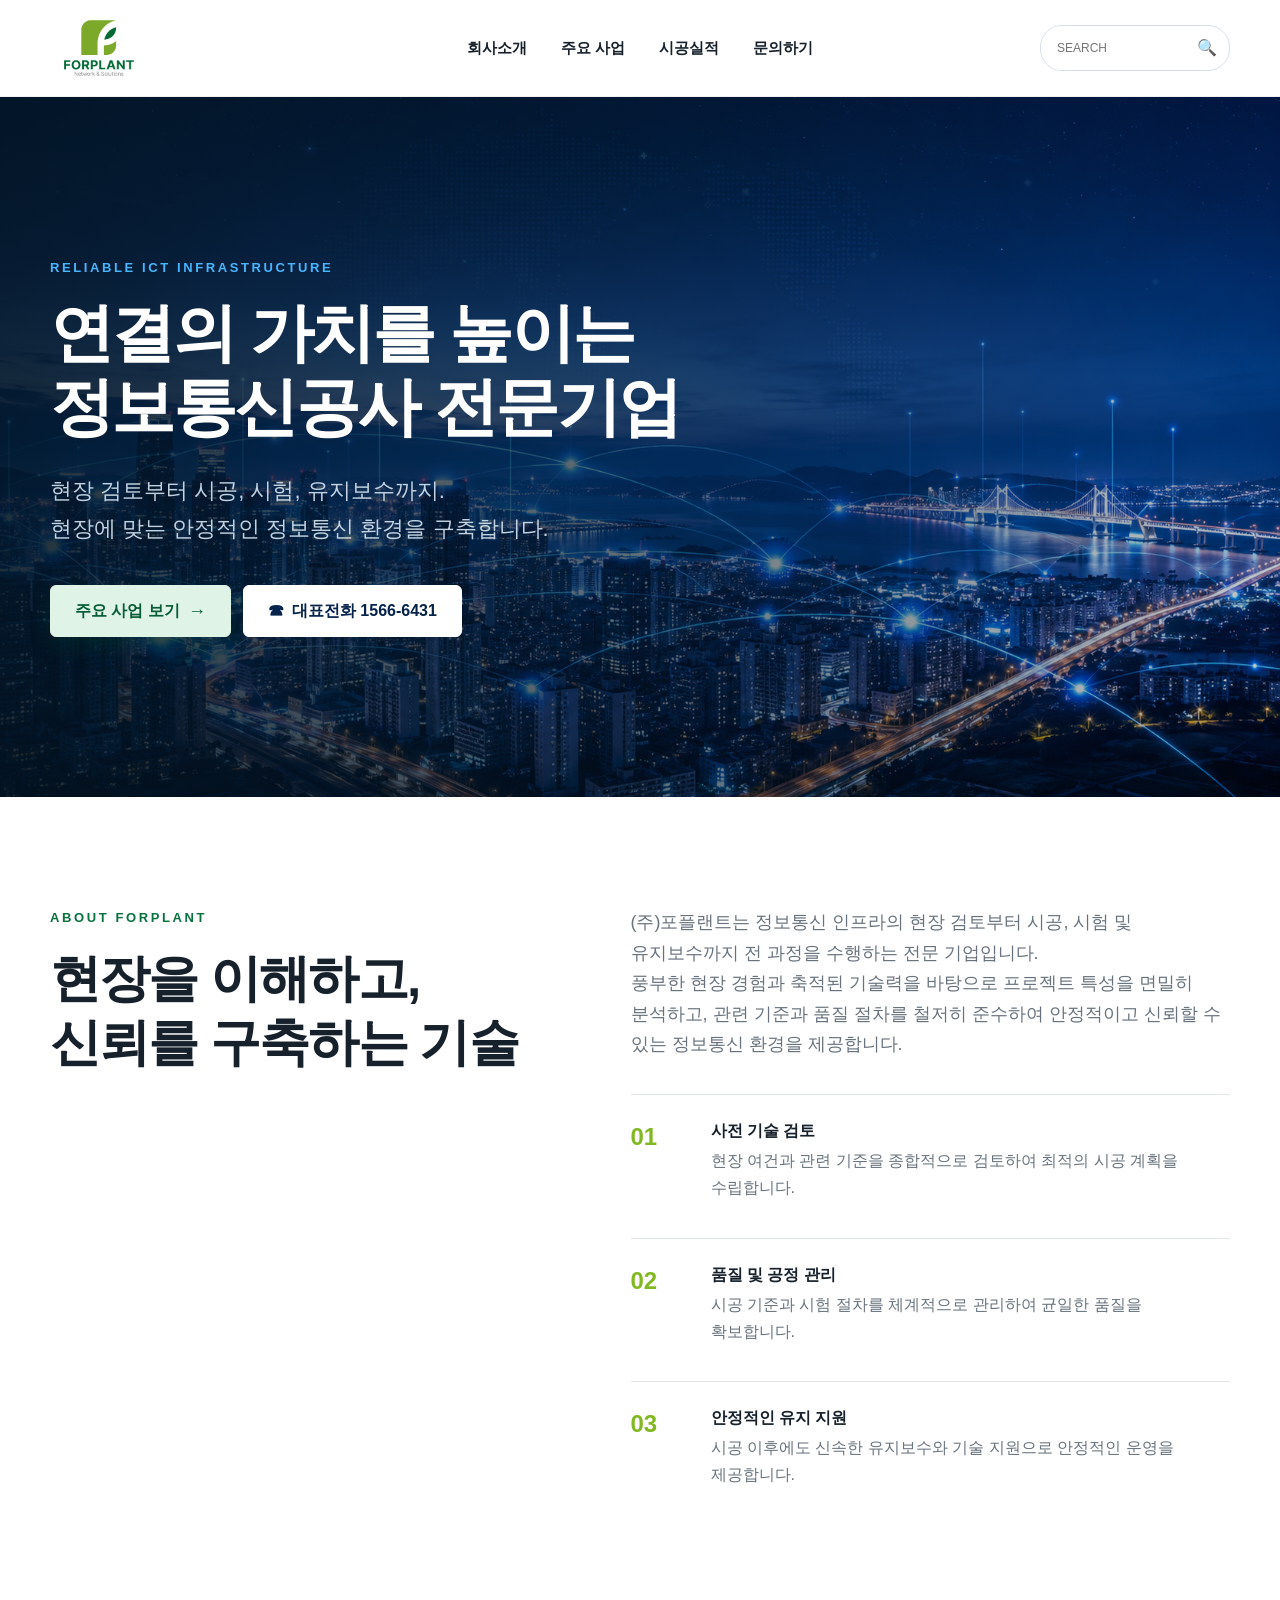
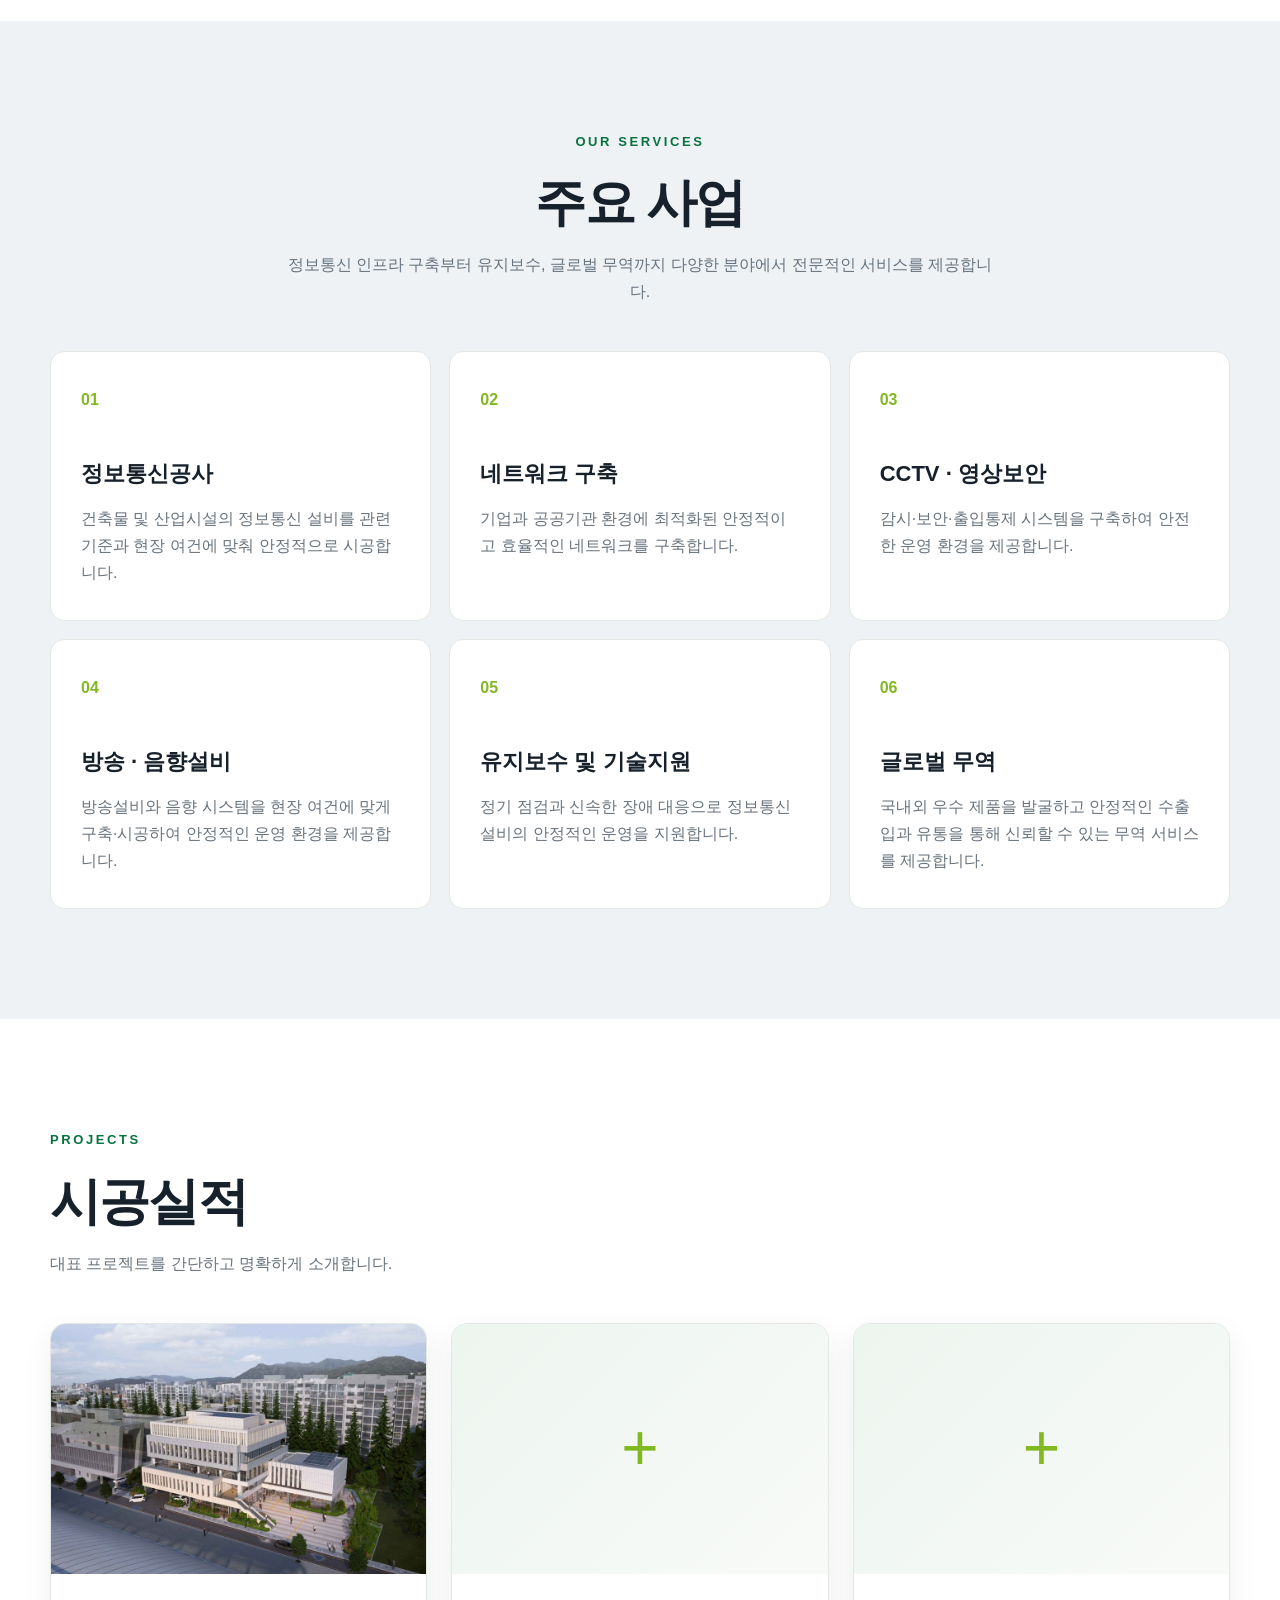
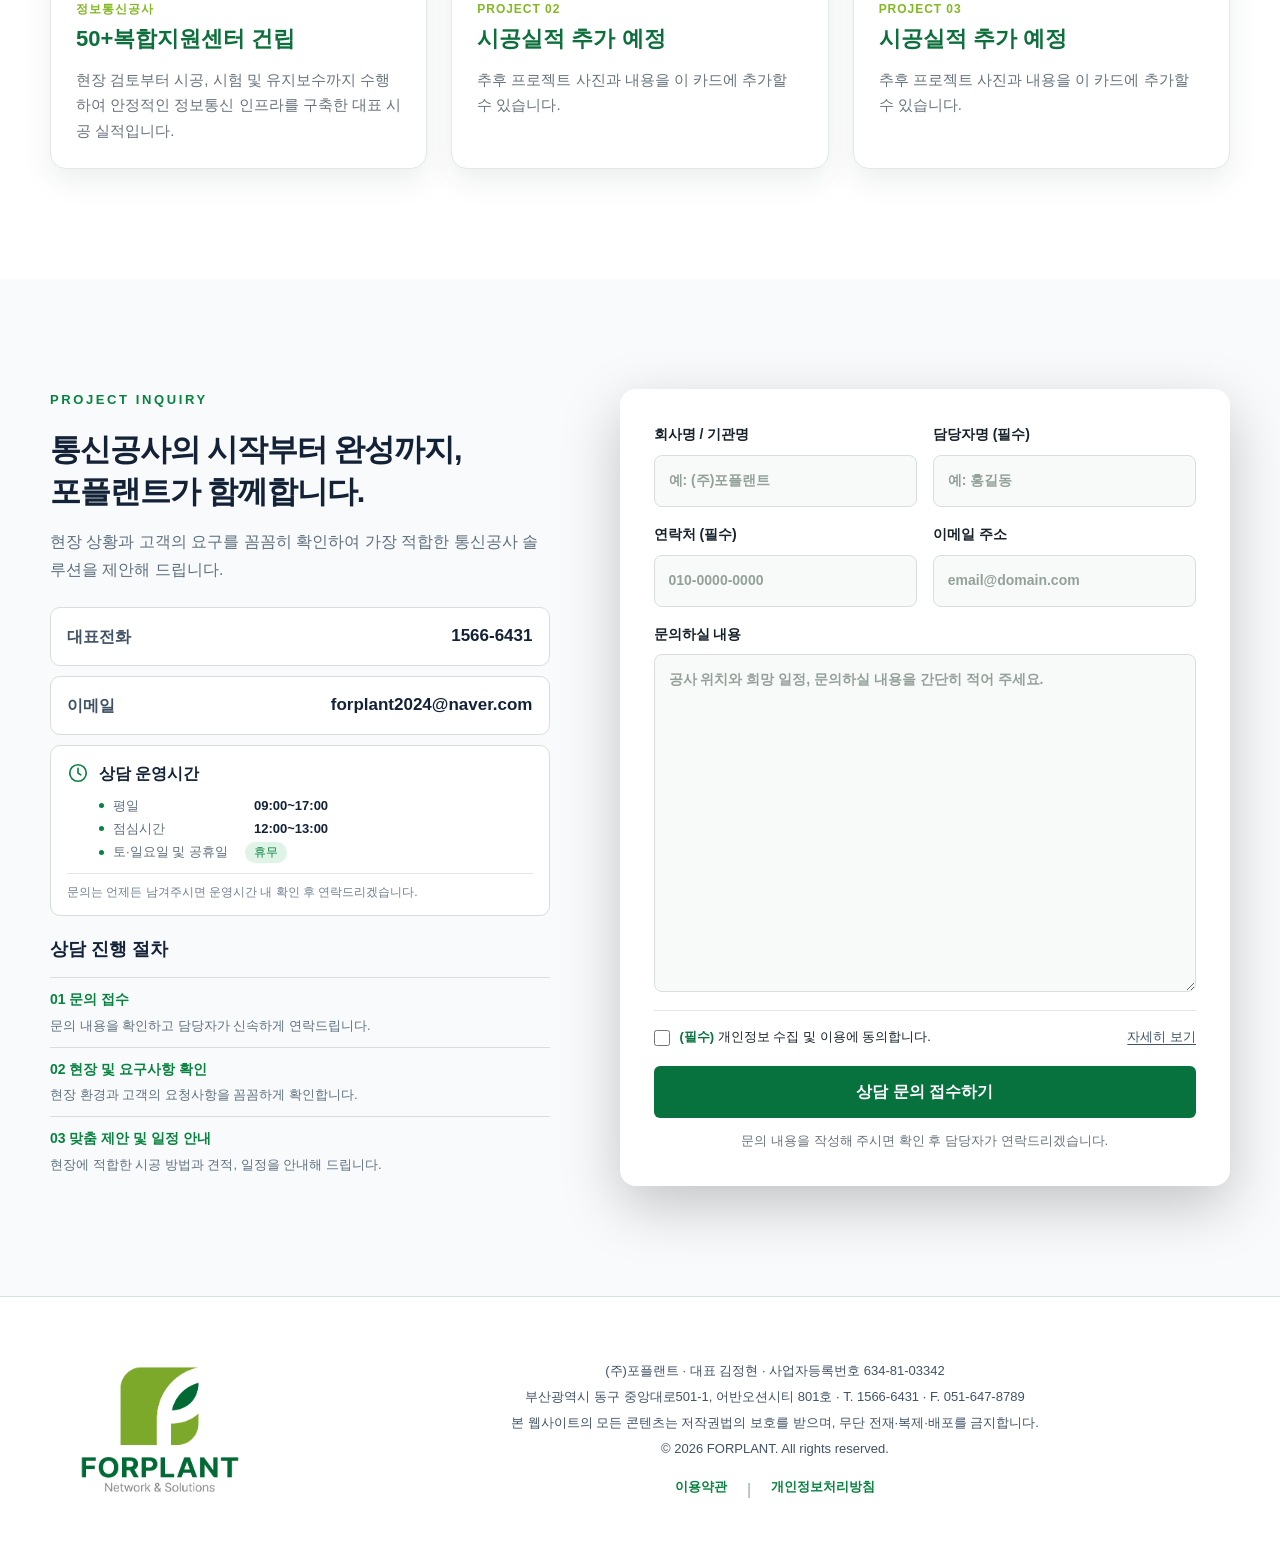
==== commit 0c312dd3: "Update index.html" ====
--- a/index.html
+++ b/index.html
@@ -205,7 +205,12 @@
 </div>
         </div>
 
-        <form class="inquiry-form" id="inquiry-form">
+<form
+  class="inquiry-form"
+  id="inquiry-form"
+  action="https://formspree.io/f/xrpzqboj"
+  method="POST"
+>
 <div class="field-row">
     <label>회사명 / 기관명<input type="text" name="company" autocomplete="organization" placeholder="예: (주)포플랜트"></label>
     <label>담당자명 (필수)<input type="text" name="name" autocomplete="name" required placeholder="예: 홍길동"></label>
@@ -235,9 +240,9 @@
   </div>
 </div>
 
-<button class="button button-primary form-submit" type="submit">이메일로 상담 문의하기</button>
-
-<p class="form-note">버튼을 누르면 이메일 작성 화면이 열립니다. 내용을 확인한 후 전송해 주세요.</p>
+<button class="button button-primary form-submit" type="submit">상담 문의 접수하기</button>
+
+<p class="form-note" id="form-status">문의 내용을 작성해 주시면 확인 후 담당자가 연락드리겠습니다.</p>
         </form>
       </div>
     </section>
--- a/styles.css
+++ b/styles.css
@@ -172,24 +172,24 @@
 .contact .section-kicker { color: #07833f; }
 .contact-intro h2 { font-size: clamp(28px, 2.4vw, 32px); line-height: 1.35; }
 .contact-intro > p:not(.section-kicker) { color: #5f6f7f; }
-.contact-direct { display: grid; gap: 12px; margin-top: 36px; }
-.contact-direct a { display: flex; justify-content: space-between; align-items: center; gap: 20px; border: 1px solid #d8dfda; border-radius: 10px; background: #ffffff; padding: 18px; color: #142238; }
+.contact-direct { display: grid; gap: 10px; margin-top: 24px; }
+.contact-direct a { display: flex; justify-content: space-between; align-items: center; gap: 20px; border: 1px solid #d8dfda; border-radius: 10px; background: #ffffff; padding: 14px 16px; color: #142238; }
 .contact-direct span { color: #405266; font-weight: 700; }
 .contact-direct strong { color: #142238; font-size: 17px; font-weight: 800; }
-.hours-card { margin-top: 12px; padding: 18px; border: 1px solid #d8dfda; border-radius: 10px; background: #ffffff; }
+.hours-card { margin-top: 10px; padding: 14px 16px; border: 1px solid #d8dfda; border-radius: 10px; background: #ffffff; }
 .hours-heading { display: flex; align-items: center; gap: 10px; }
 .hours-heading svg { width: 22px; height: 22px; flex: 0 0 auto; fill: none; stroke: #07833f; stroke-width: 1.8; stroke-linecap: round; stroke-linejoin: round; }
 .hours-heading h3 { margin: 0; color: #142238; font-size: 16px; }
-.hours-info { display: grid; gap: 5px; margin: 13px 0 0 32px; }
-.hours-info p { display: grid; grid-template-columns: 5px 132px 1fr; align-items: baseline; gap: 9px; margin: 0; font-size: 13px; line-height: 1.55; }
+.hours-info { display: grid; gap: 3px; margin: 9px 0 0 32px; }
+.hours-info p { display: grid; grid-template-columns: 5px 132px 100px; align-items: baseline; gap: 9px; margin: 0; font-size: 13px; line-height: 1.55; }
 .hours-info p::before { content: ""; width: 5px; height: 5px; border-radius: 50%; background: #07833f; align-self: center; }
 .hours-info span { color: #5f6f7f; }
 .hours-info strong { color: #142238; font-weight: 700; }
-.hours-info p:last-child strong { justify-self: start; padding: 2px 9px; border-radius: 999px; background: #dff3e7; color: #07833f; font-size: 12px; font-weight: 500; line-height: 1.45; }
-.hours-note { margin: 14px 0 0; padding-top: 12px; border-top: 1px solid #e3e8e5; color: #718092; font-size: 12px; line-height: 1.6; word-break: keep-all; }
-.contact-process { margin-top: 24px; }
+.hours-info p:last-child strong { justify-self: start; transform: translateX(-9px); padding: 2px 9px; border-radius: 999px; background: #dff3e7; color: #07833f; font-size: 12px; font-weight: 500; line-height: 1.45; }
+.hours-note { margin: 10px 0 0; padding-top: 9px; border-top: 1px solid #e3e8e5; color: #718092; font-size: 12px; line-height: 1.5; word-break: keep-all; }
+.contact-process { margin-top: 18px; }
 .contact-process h3 { margin: 0 0 12px; font-size: 18px; color: #142238; }
-.process-item { border-top: 1px solid #d8dfda; padding: 14px 0; }
+.process-item { border-top: 1px solid #d8dfda; padding: 10px 0; }
 .process-item strong { display: block; margin-bottom: 4px; color: #07833f; font-size: 14px; }
 .process-item p { margin: 0; color: #5f6f7f; font-size: 13px; line-height: 1.6; }
 .inquiry-form { background: white; color: var(--ink); border-radius: 16px; padding: 34px; box-shadow: 0 20px 60px rgba(0,0,0,.22); height: 100%; display: flex; flex-direction: column; }
@@ -263,7 +263,7 @@
   .project-image, .project-empty { height: 220px; }
   .inquiry-form { padding: 24px 18px; }
   .hours-info { margin-left: 0; }
-  .hours-info p { grid-template-columns: 5px 128px 1fr; gap: 8px; }
+  .hours-info p { grid-template-columns: 5px 128px 100px; gap: 8px; }
   .company-info dl > div { grid-template-columns: 1fr; gap: 4px; }
   .footer-inner { align-items: flex-start; flex-direction: column; }
   .footer-inner p { text-align: left; }
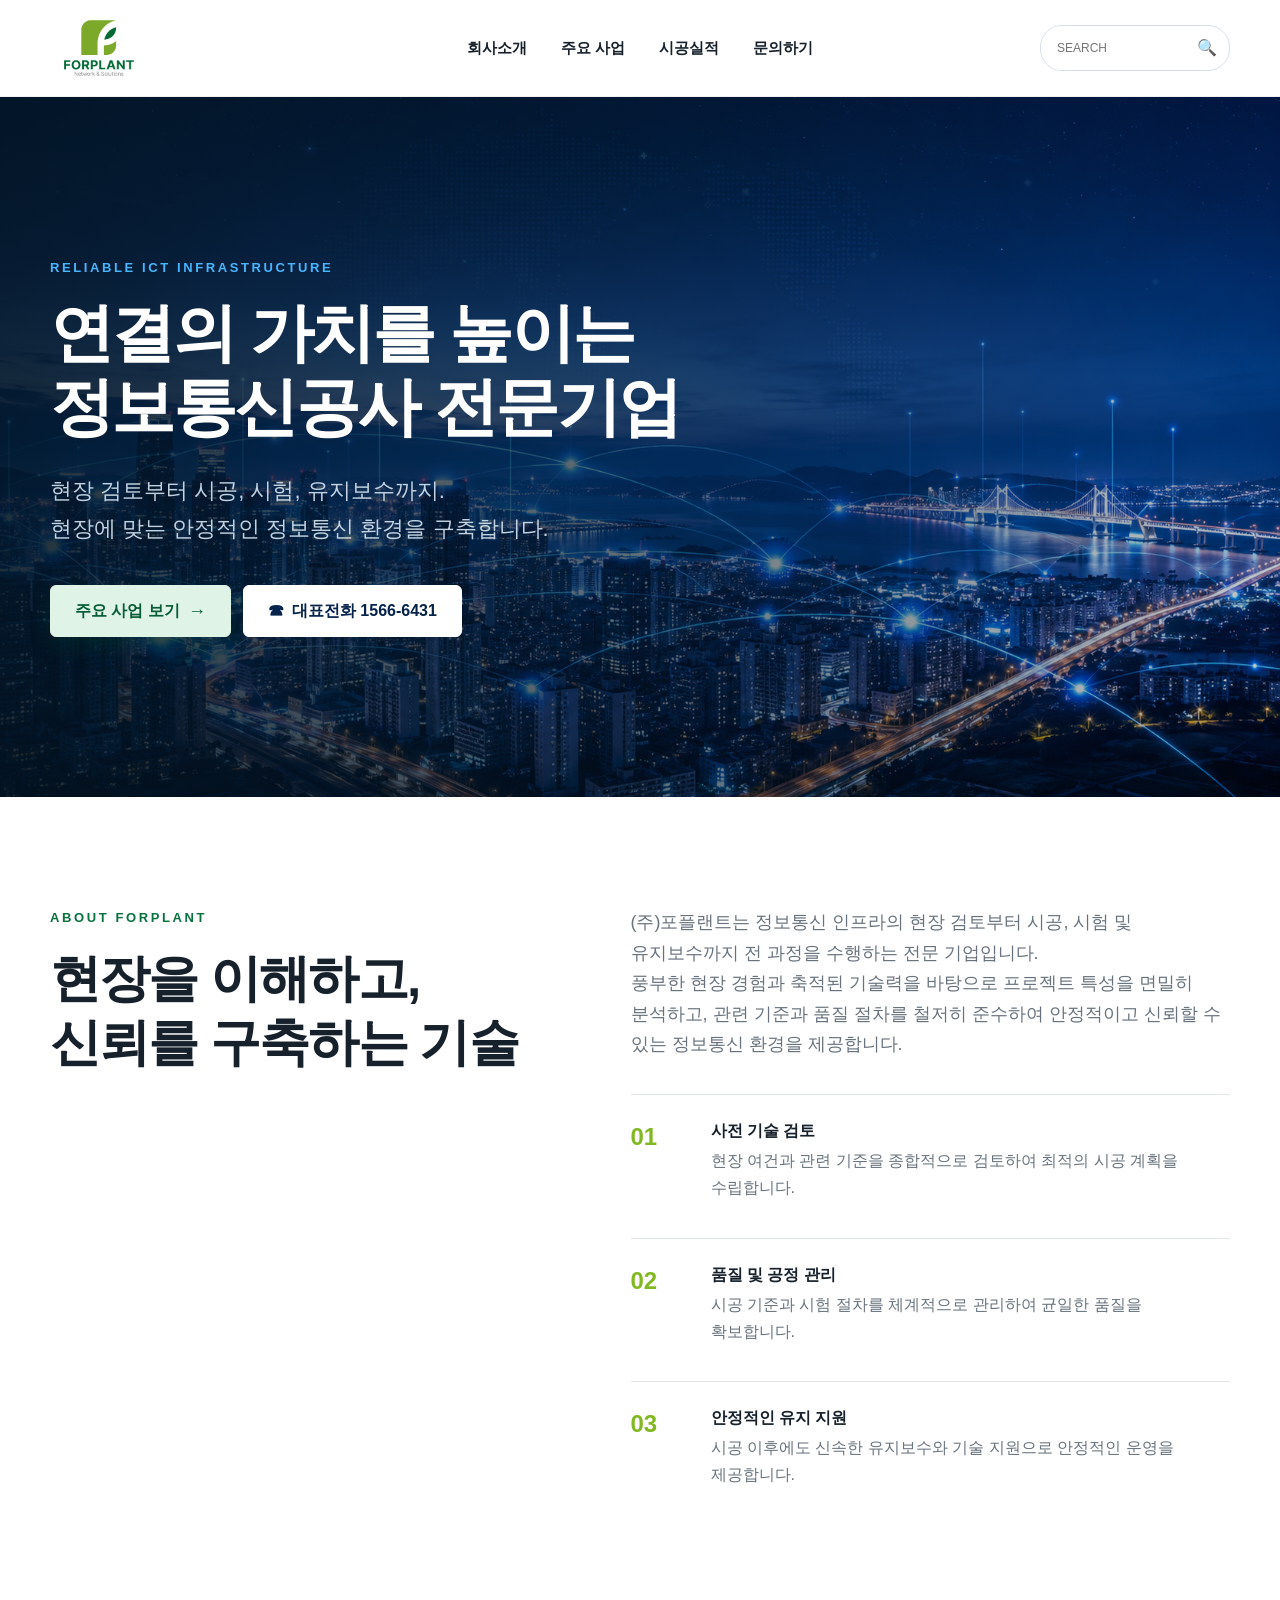
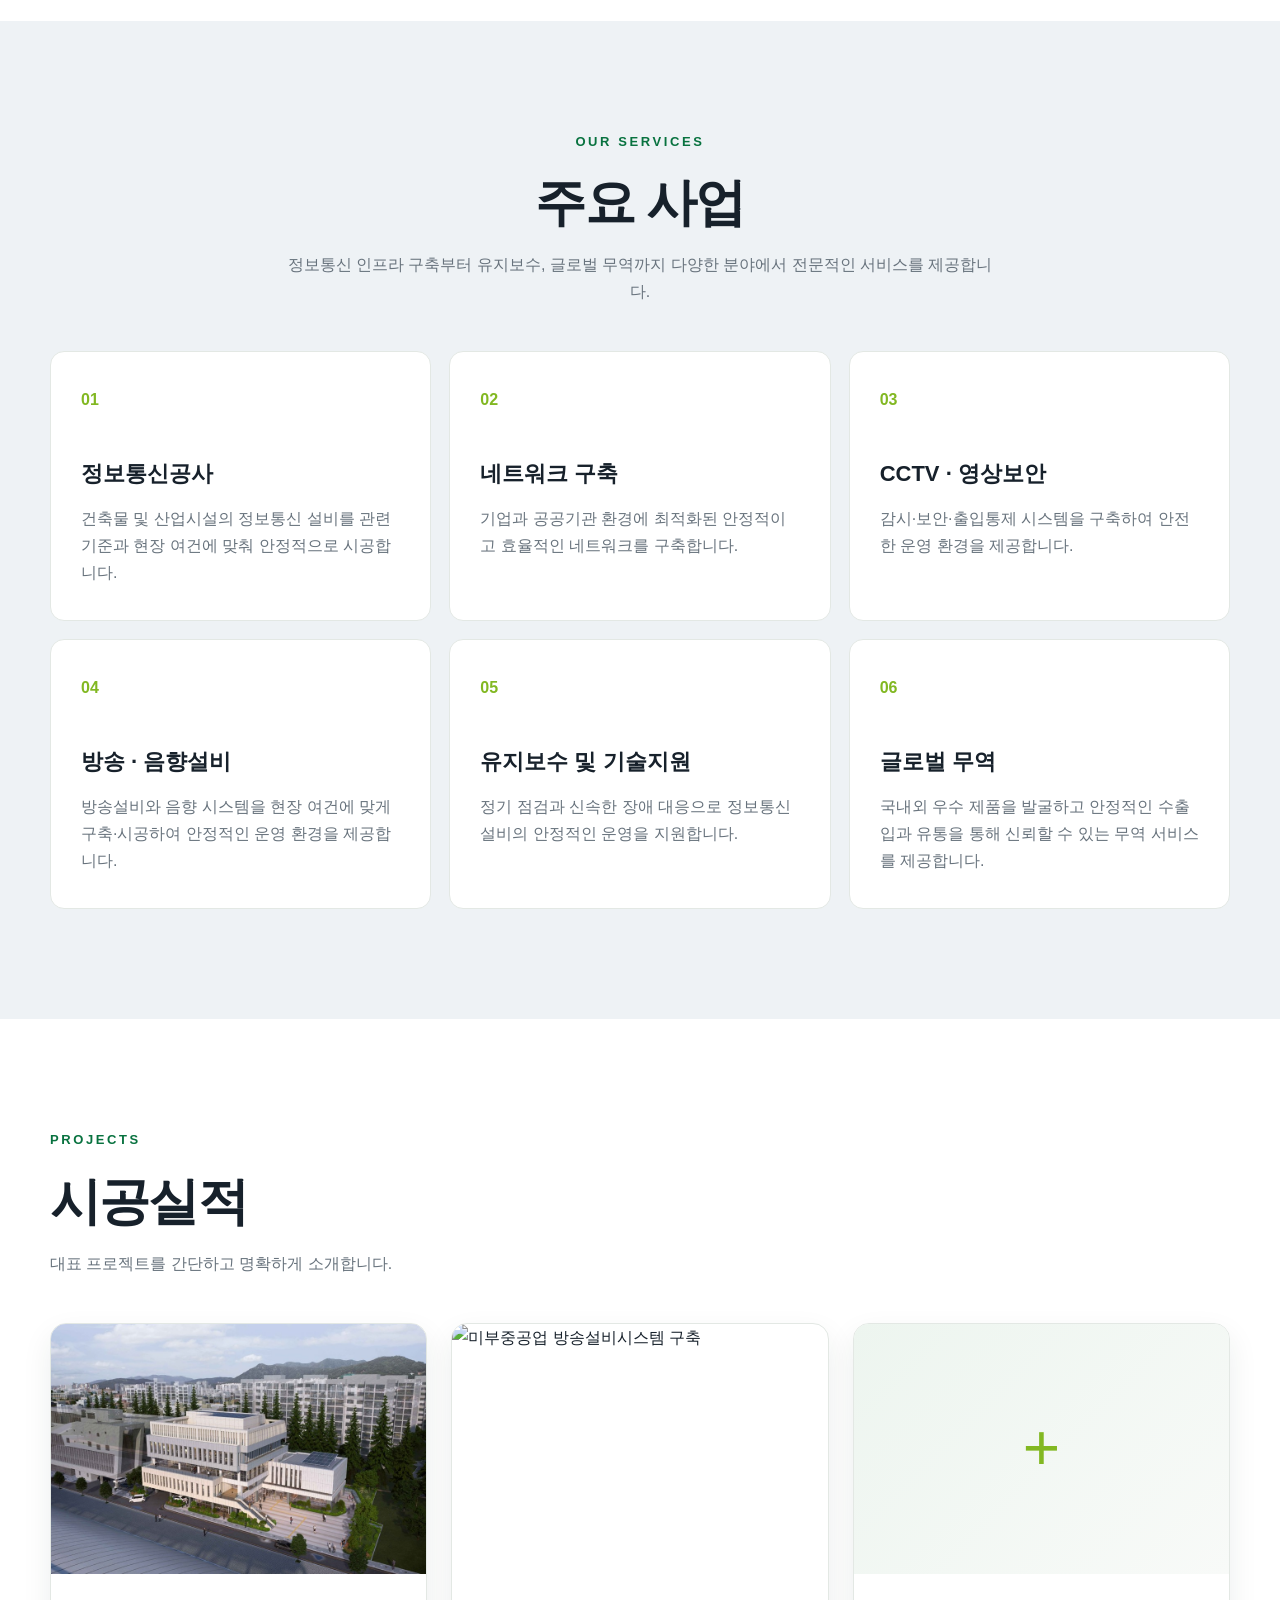
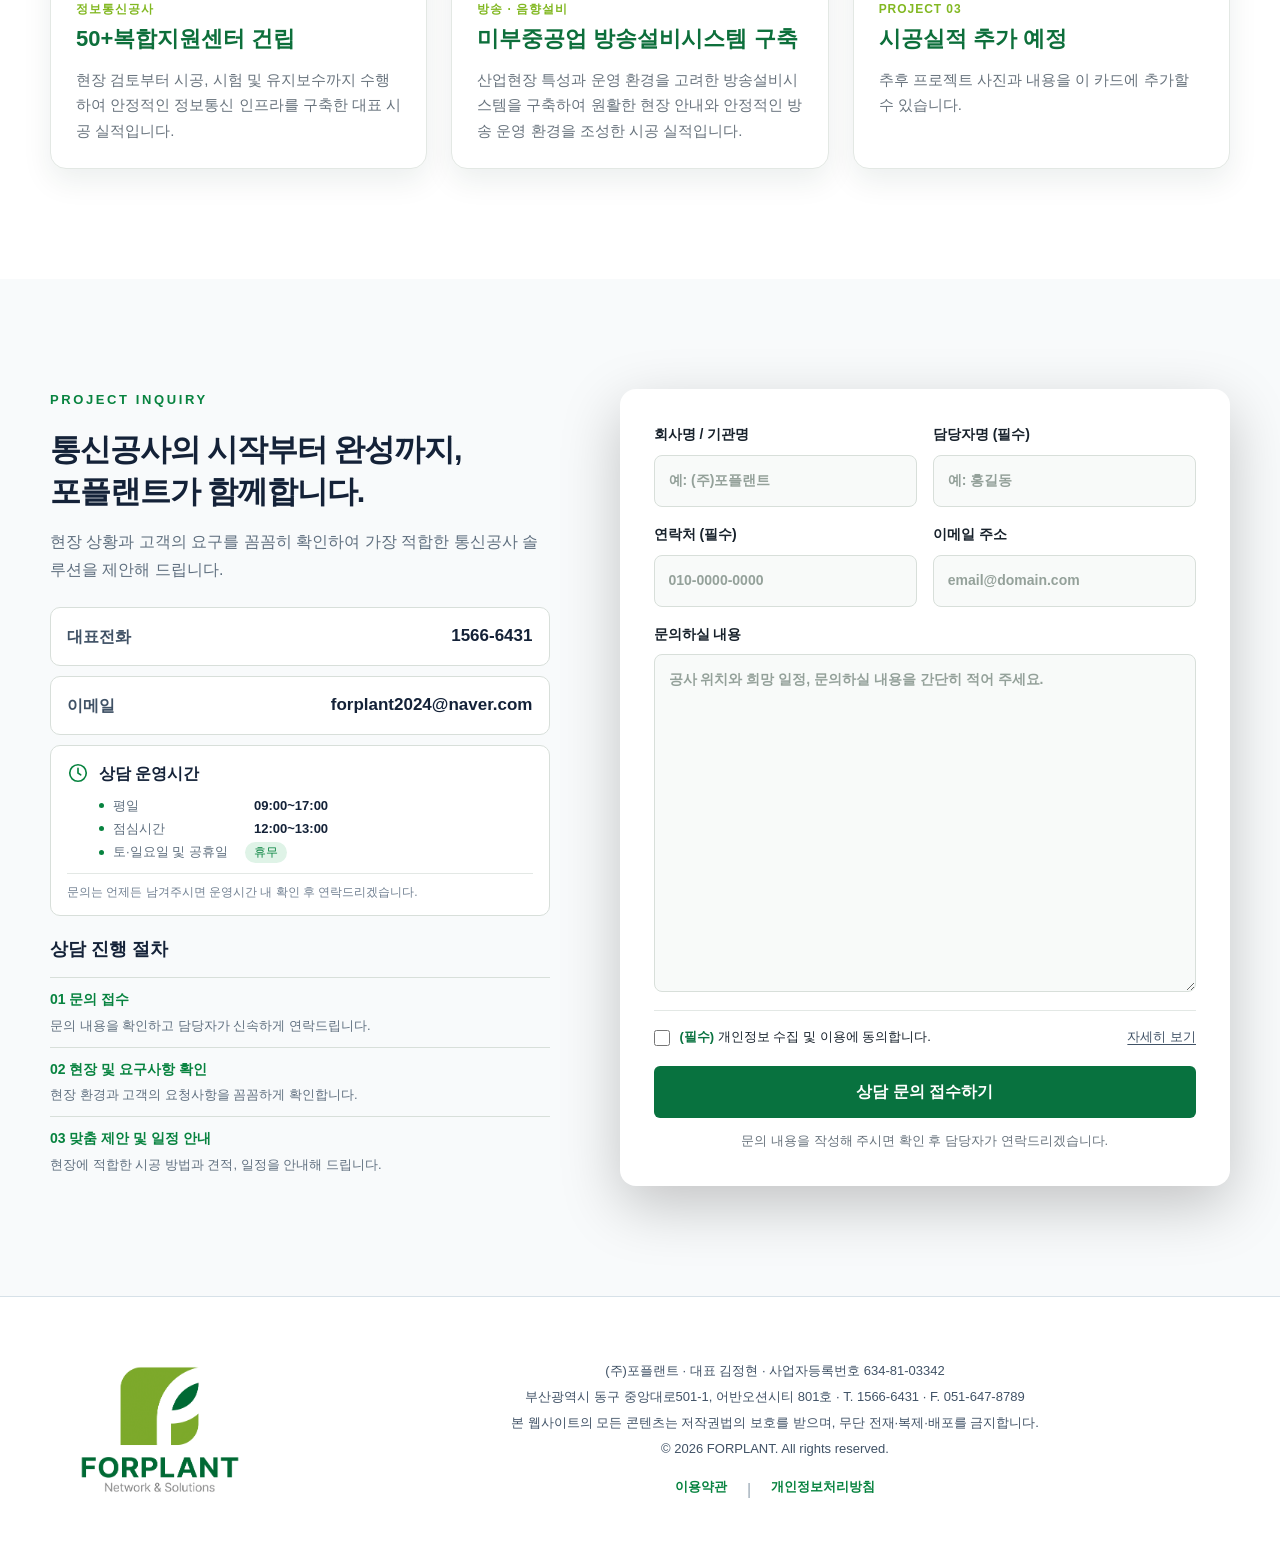
==== commit c32de577: "Update index.html" ====
--- a/index.html
+++ b/index.html
@@ -139,14 +139,14 @@
             </div>
           </article>
 
-          <article class="project-card project-coming">
-            <div class="project-empty" aria-hidden="true">+</div>
-            <div class="project-content">
-              <p class="project-type">PROJECT 02</p>
-              <h3>시공실적 추가 예정</h3>
-              <p>추후 프로젝트 사진과 내용을 이 카드에 추가할 수 있습니다.</p>
-            </div>
-          </article>
+<article class="project-card">
+  <img class="project-image" src="assets/project-mibu.jpg" alt="미부중공업 방송설비시스템 구축">
+  <div class="project-content">
+    <p class="project-type">방송 · 음향설비</p>
+    <h3>미부중공업 방송설비시스템 구축</h3>
+    <p>산업현장 특성과 운영 환경을 고려한 방송설비시스템을 구축하여 원활한 현장 안내와 안정적인 방송 운영 환경을 조성한 시공 실적입니다.</p>
+  </div>
+</article>
 
           <article class="project-card project-coming">
             <div class="project-empty" aria-hidden="true">+</div>
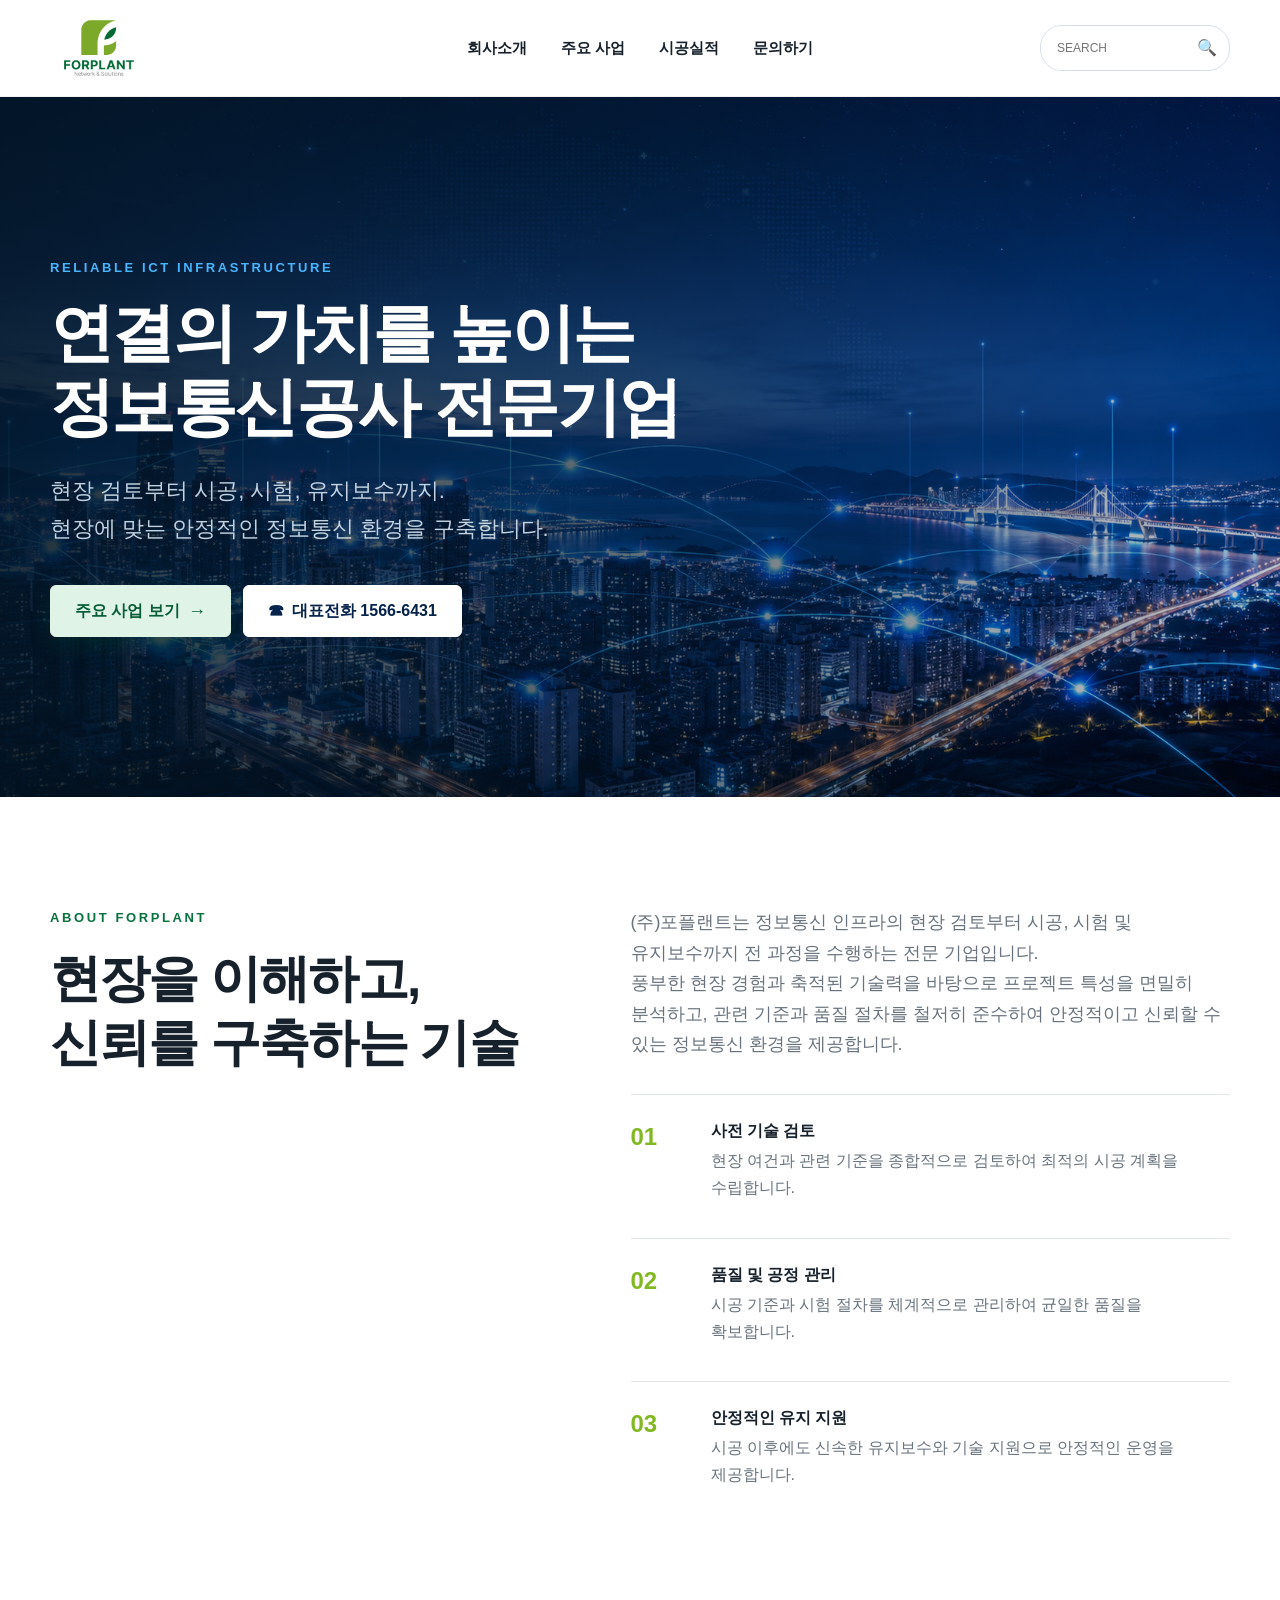
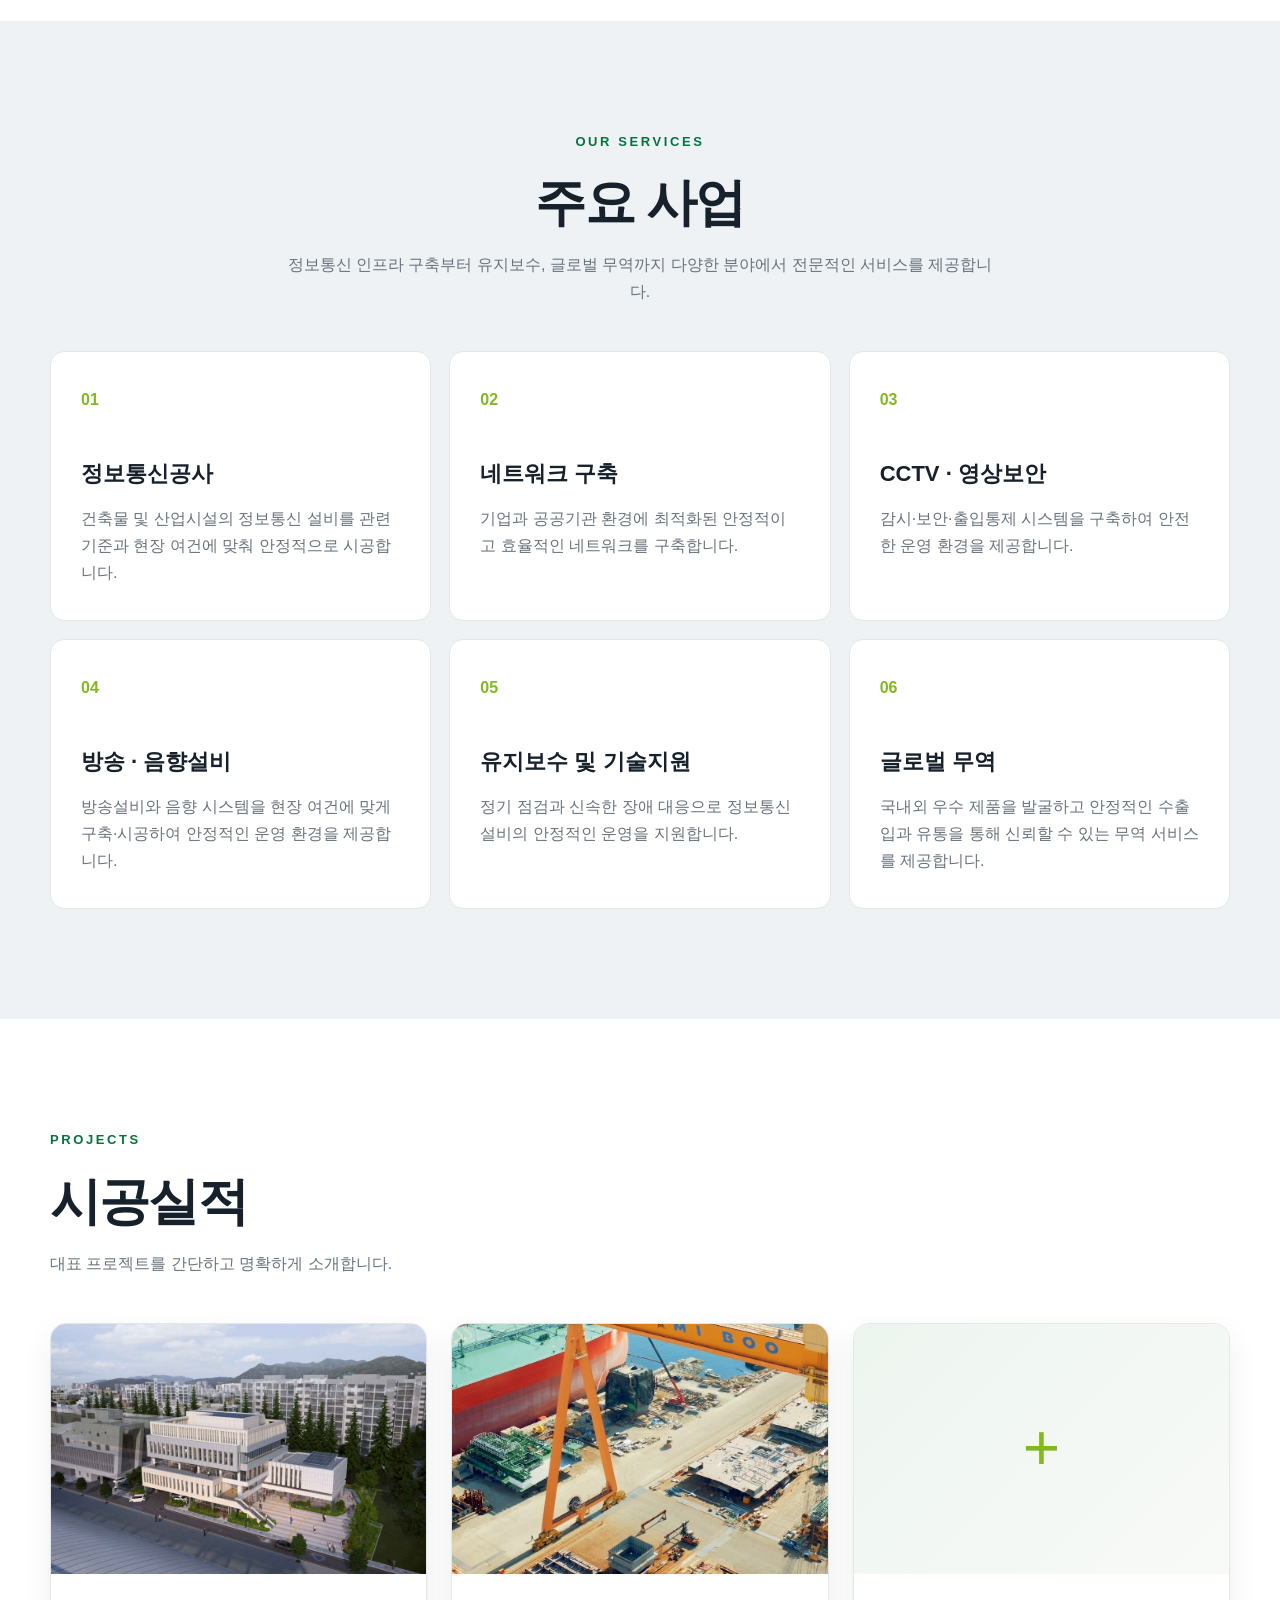
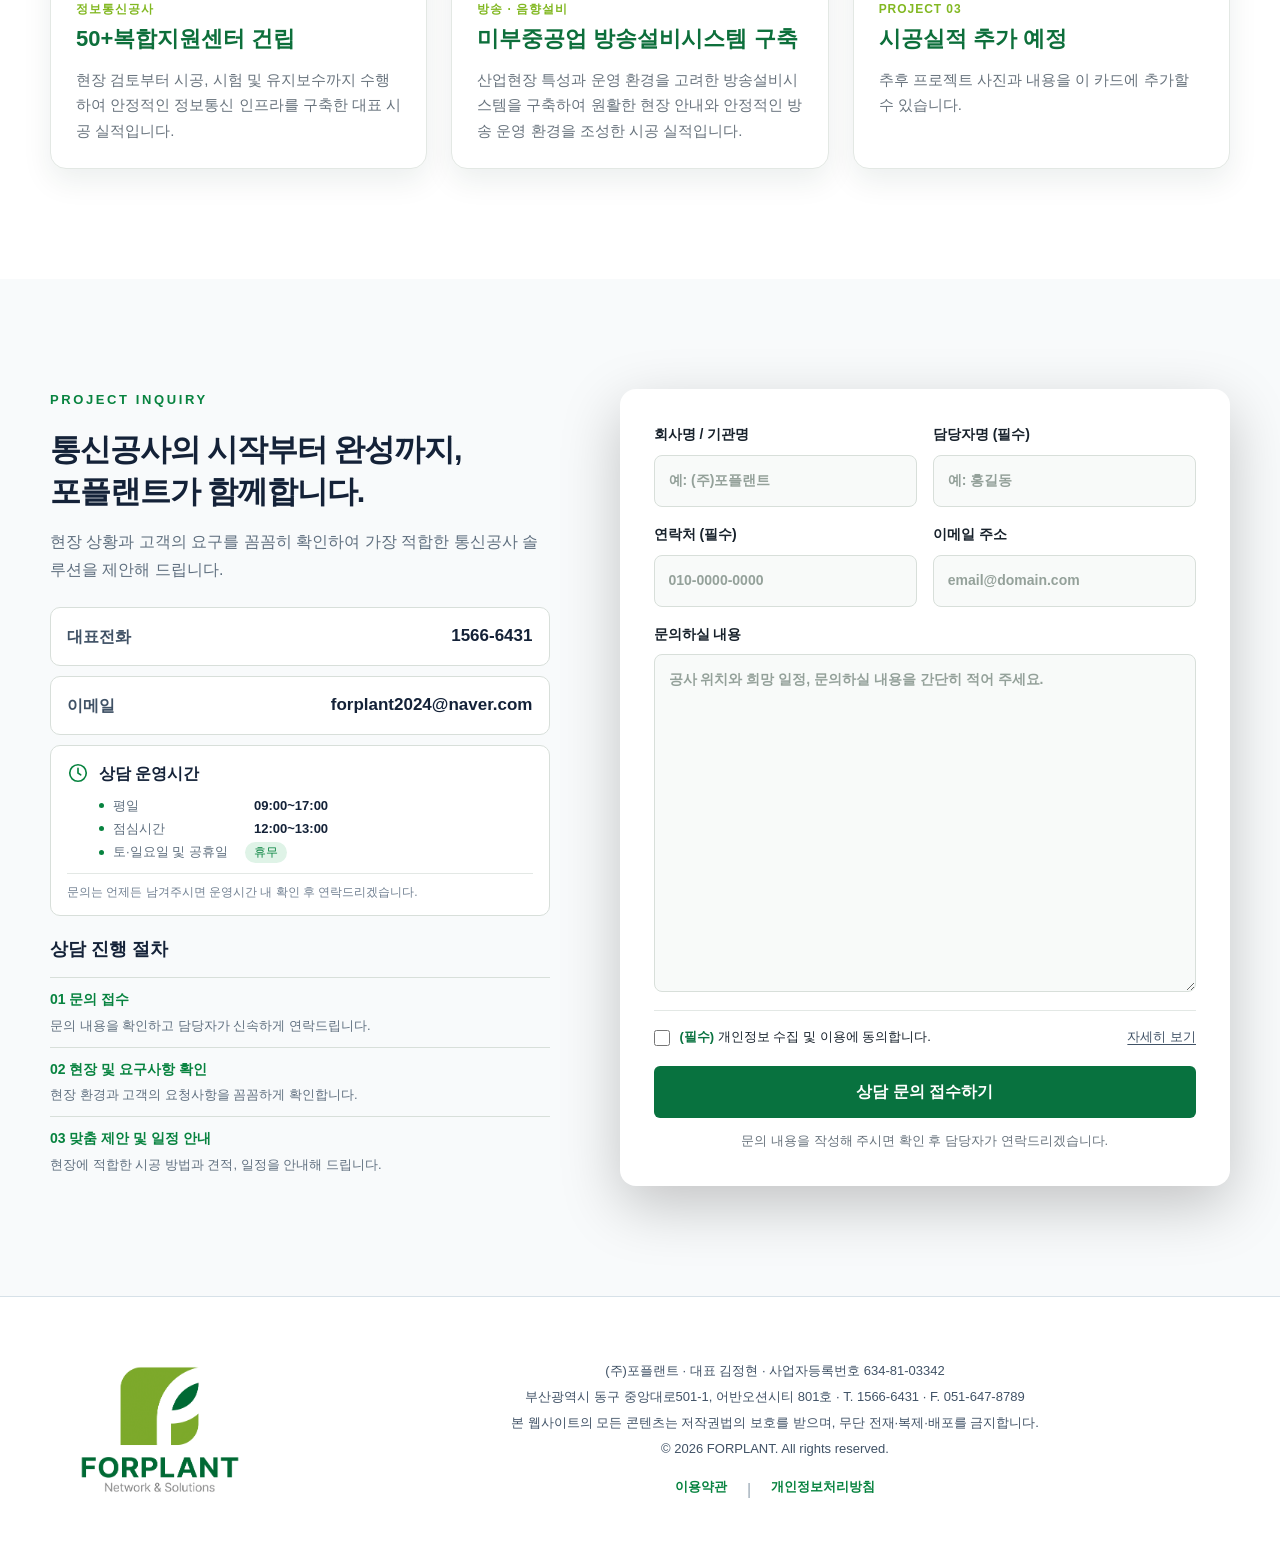
==== commit 1e6ac9de: "Update index.html" ====
--- a/index.html
+++ b/index.html
@@ -140,7 +140,7 @@
           </article>
 
 <article class="project-card">
-  <img class="project-image" src="assets/project-mibu.jpg" alt="미부중공업 방송설비시스템 구축">
+<img class="project-image" src="assets/project-mibu-2.jpg" alt="미부중공업 방송설비시스템 구축">
   <div class="project-content">
     <p class="project-type">방송 · 음향설비</p>
     <h3>미부중공업 방송설비시스템 구축</h3>
--- a/styles.css
+++ b/styles.css
@@ -432,3 +432,7 @@
 .project-image {
   object-position: center bottom !important;
 }
+.project-card img[src="assets/project-mibu.jpg"] {
+    object-fit: cover !important;
+object-position: center 55% !important;
+}
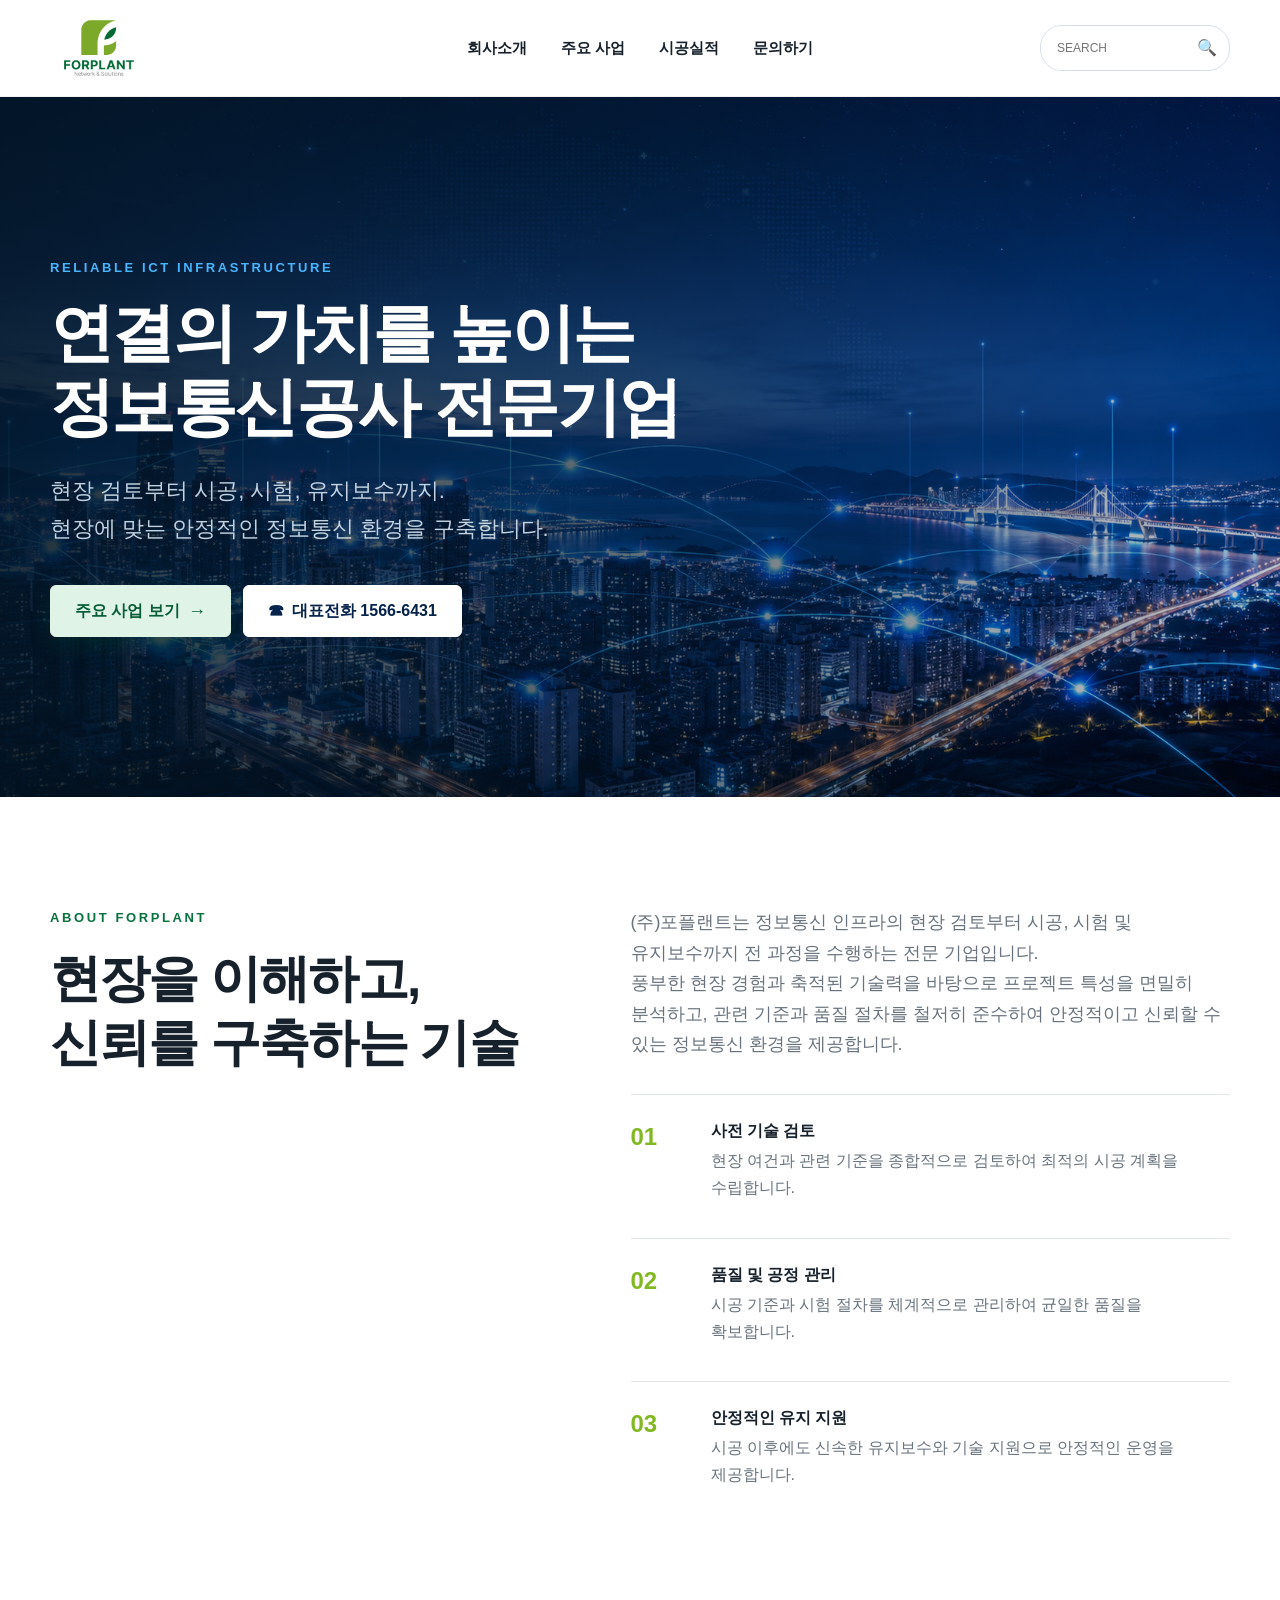
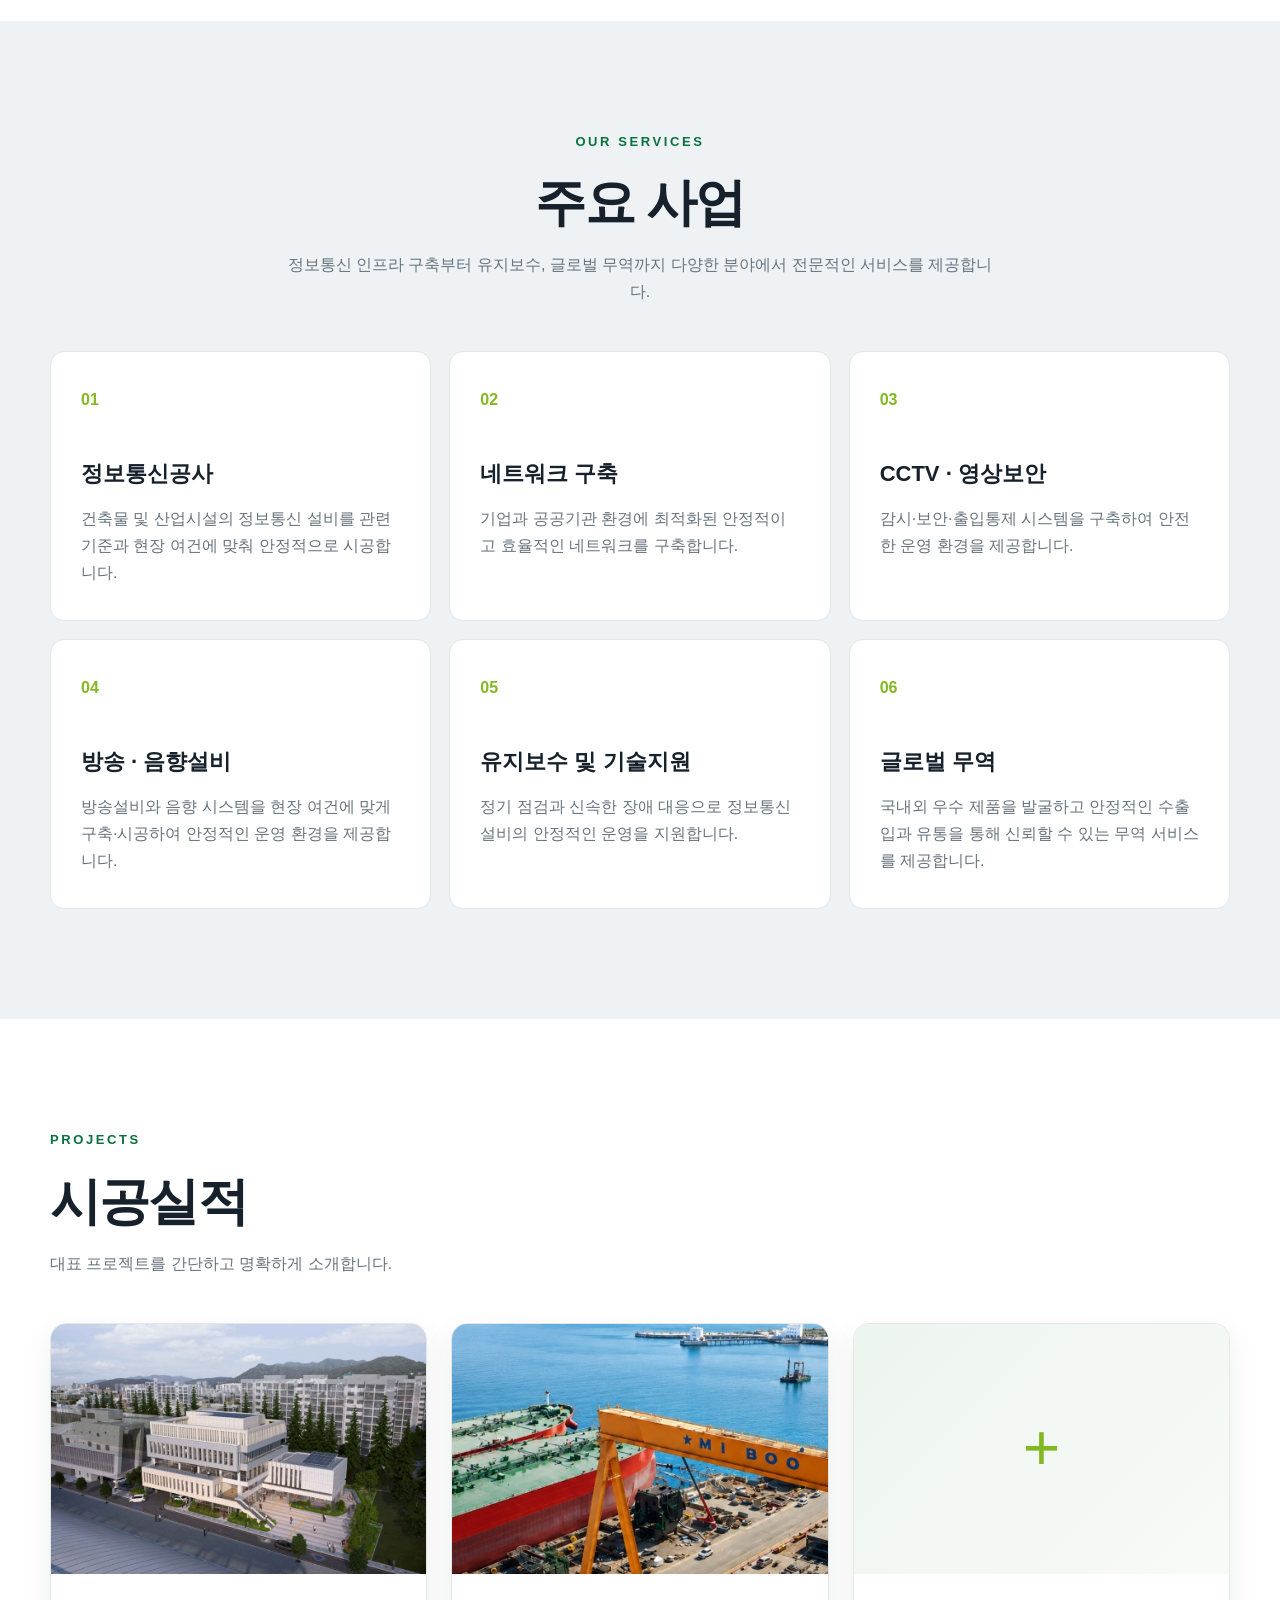
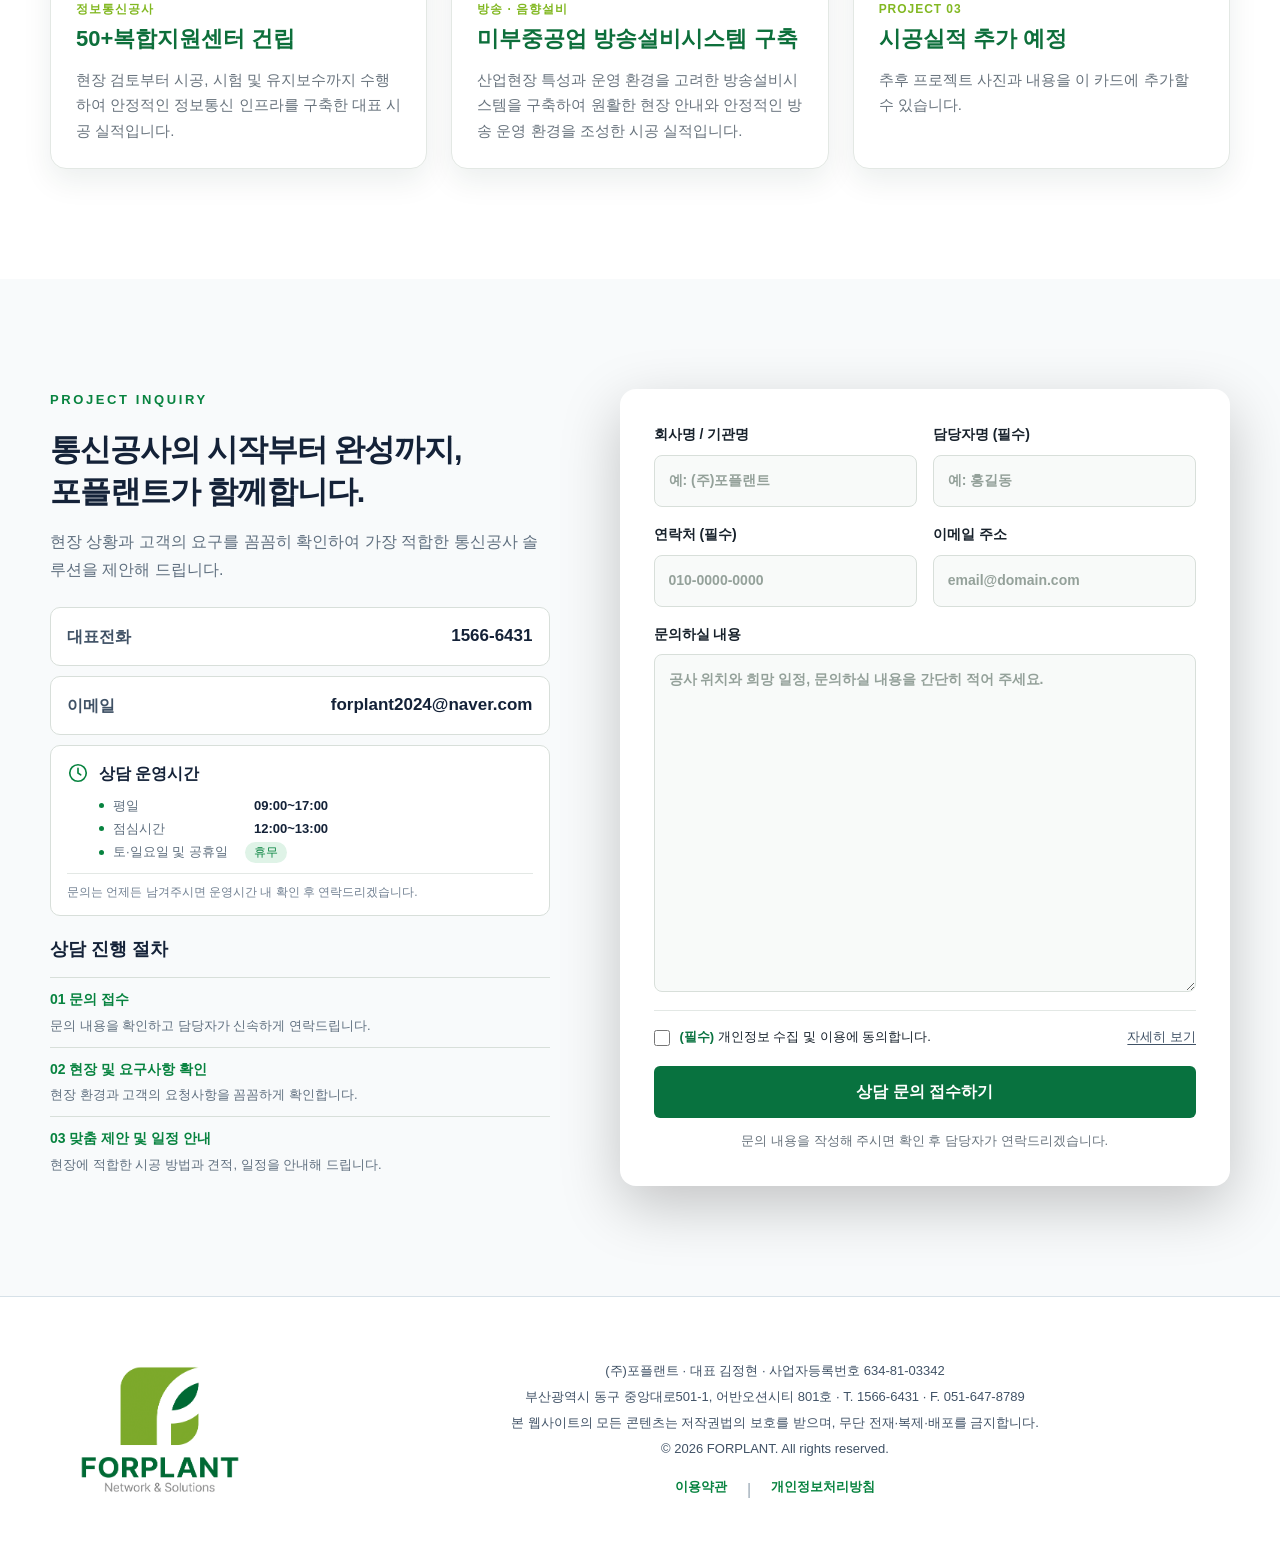
==== commit b2c3cf20: "Update index.html" ====
--- a/index.html
+++ b/index.html
@@ -140,7 +140,7 @@
           </article>
 
 <article class="project-card">
-<img class="project-image" src="assets/project-mibu-2.jpg" alt="미부중공업 방송설비시스템 구축">
+<img src="assets/project-mibu-final.jpg" alt="미부중공업 방송설비시스템 구축 현장" class="project-image">
   <div class="project-content">
     <p class="project-type">방송 · 음향설비</p>
     <h3>미부중공업 방송설비시스템 구축</h3>
--- a/styles.css
+++ b/styles.css
@@ -432,7 +432,7 @@
 .project-image {
   object-position: center bottom !important;
 }
-.project-card img[src="assets/project-mibu.jpg"] {
+.project-card img[src="assets/project-mibu-2.jpg"] {
     object-fit: cover !important;
-object-position: center 55% !important;
-}
+object-position: center 40% !important;
+}
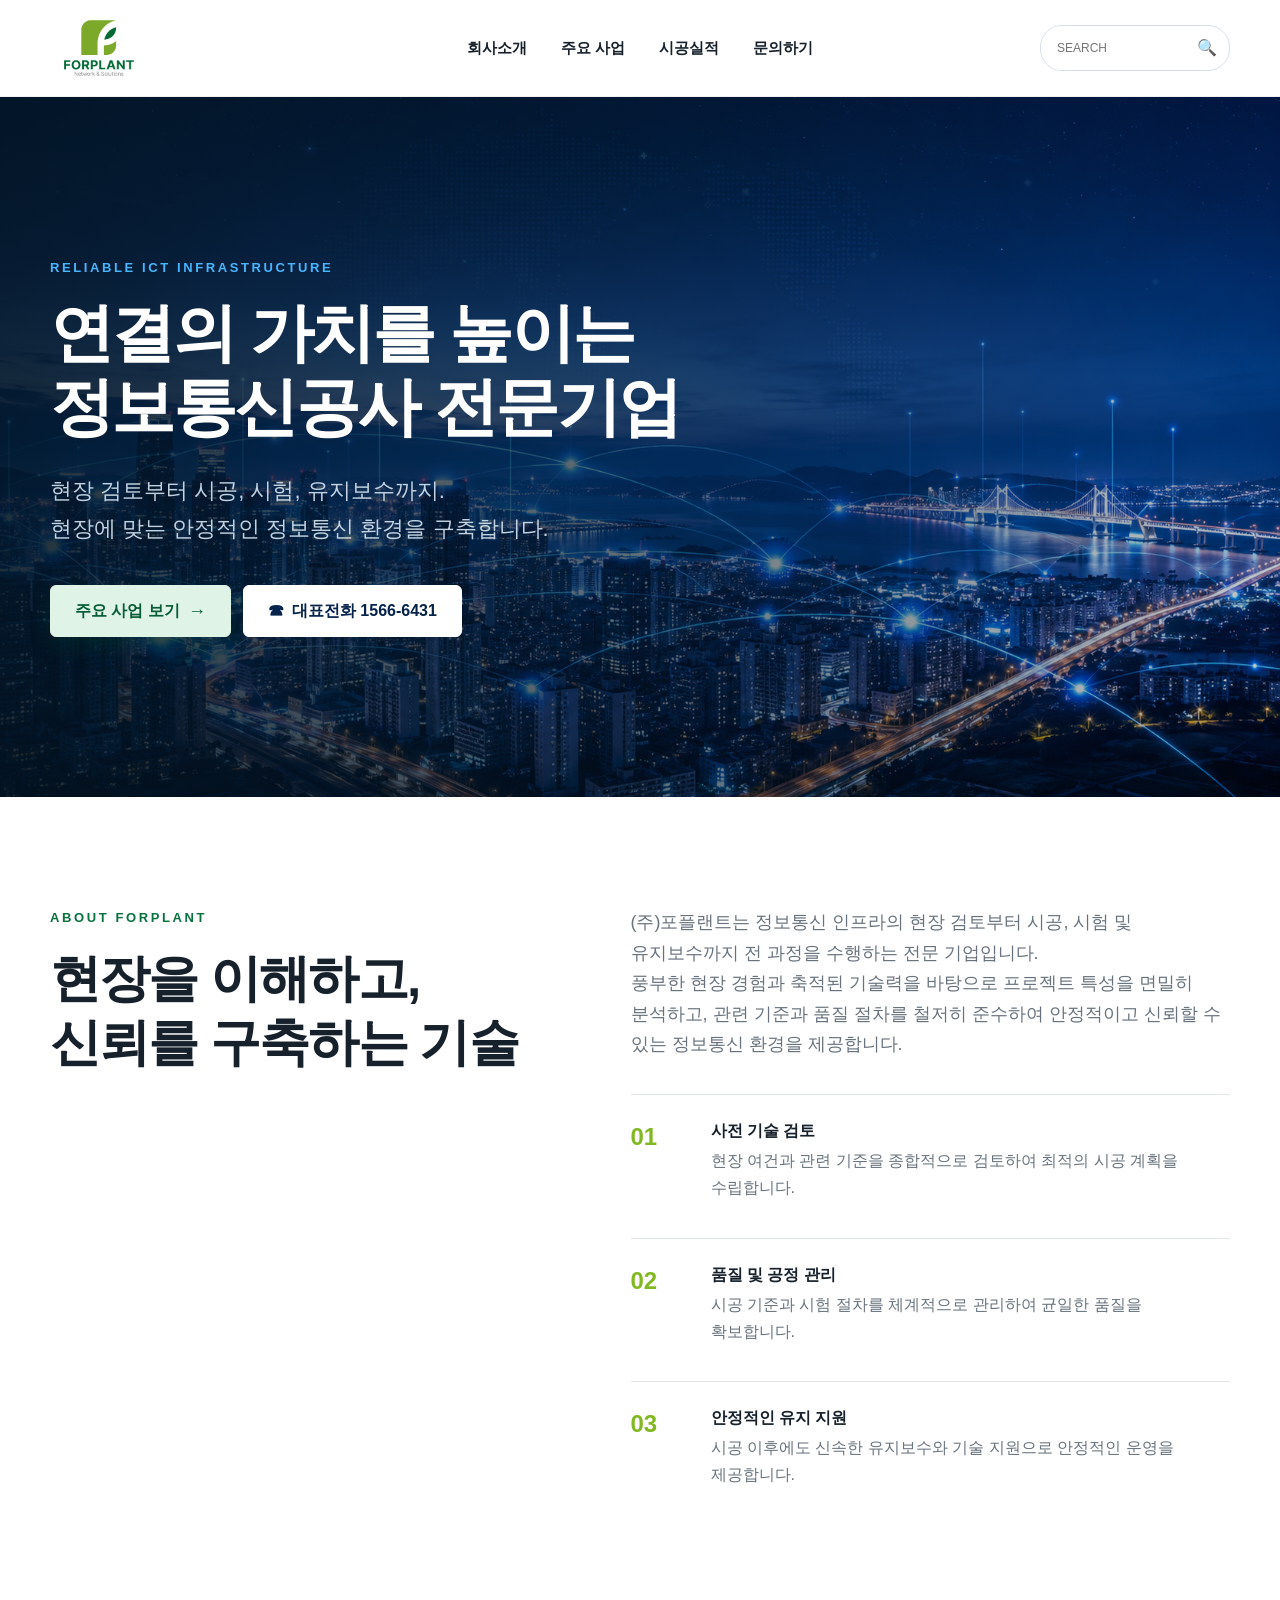
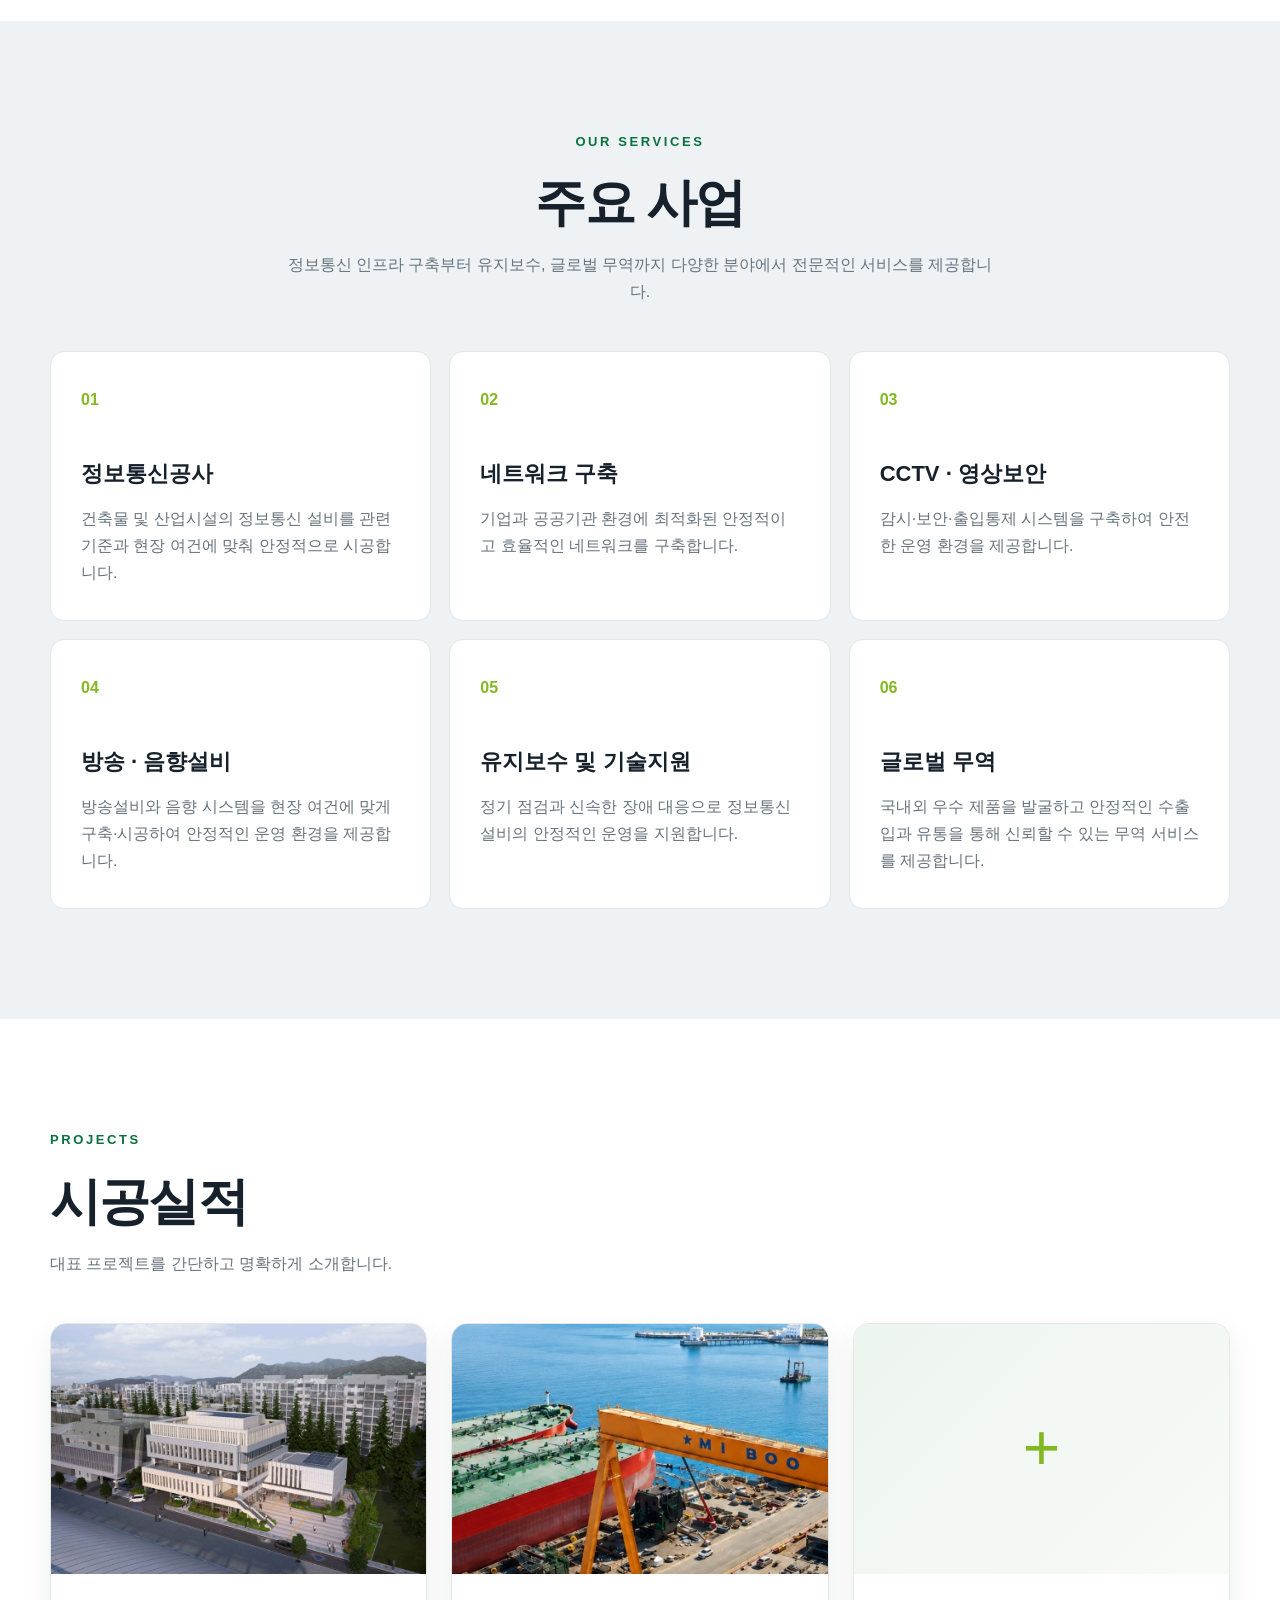
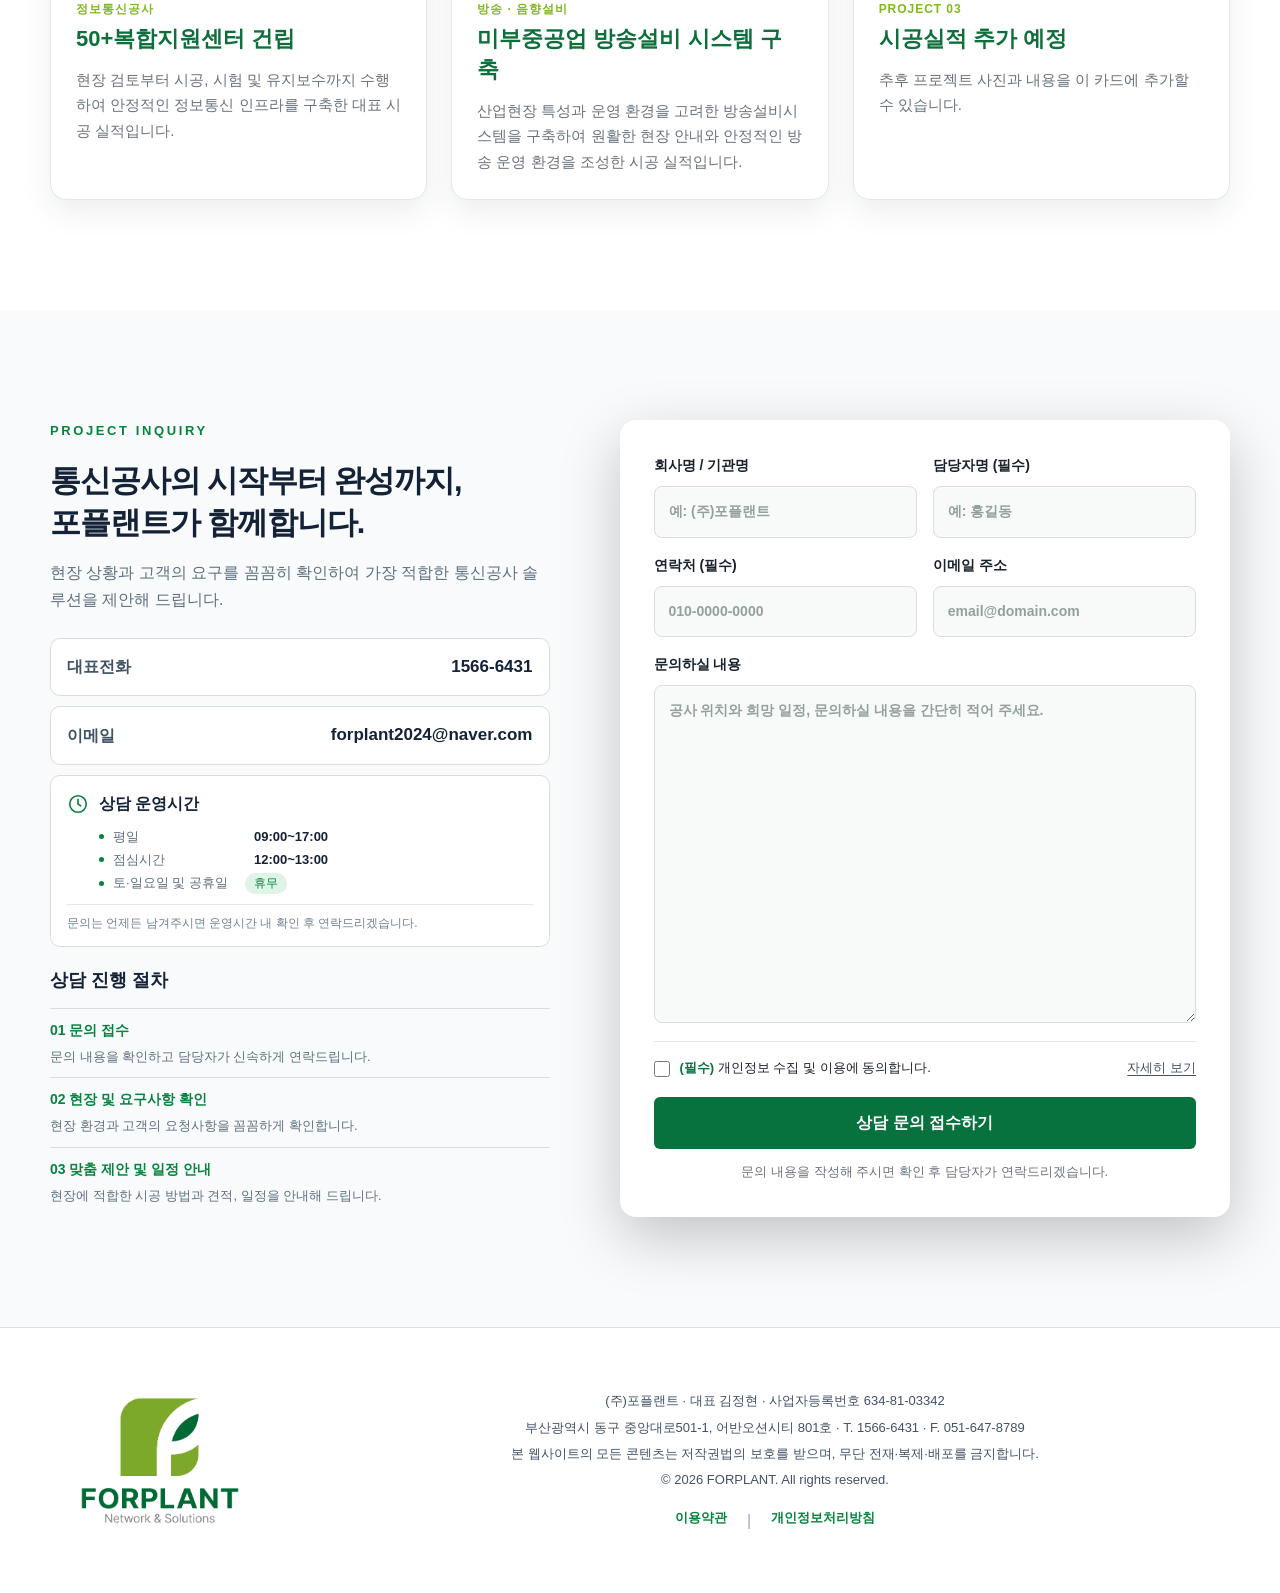
==== commit 7557bb77: "Update index.html" ====
--- a/index.html
+++ b/index.html
@@ -143,7 +143,7 @@
 <img src="assets/project-mibu-final.jpg" alt="미부중공업 방송설비시스템 구축 현장" class="project-image">
   <div class="project-content">
     <p class="project-type">방송 · 음향설비</p>
-    <h3>미부중공업 방송설비시스템 구축</h3>
+<h3>미부중공업 방송설비 시스템 구축</h3>
     <p>산업현장 특성과 운영 환경을 고려한 방송설비시스템을 구축하여 원활한 현장 안내와 안정적인 방송 운영 환경을 조성한 시공 실적입니다.</p>
   </div>
 </article>
--- a/styles.css
+++ b/styles.css
@@ -432,7 +432,7 @@
 .project-image {
   object-position: center bottom !important;
 }
-.project-card img[src="assets/project-mibu-2.jpg"] {
+.project-card img[src="assets/project-mibu-final.jpg"] {
     object-fit: cover !important;
-object-position: center 40% !important;
-}
+    object-position: center 40% !important;
+}
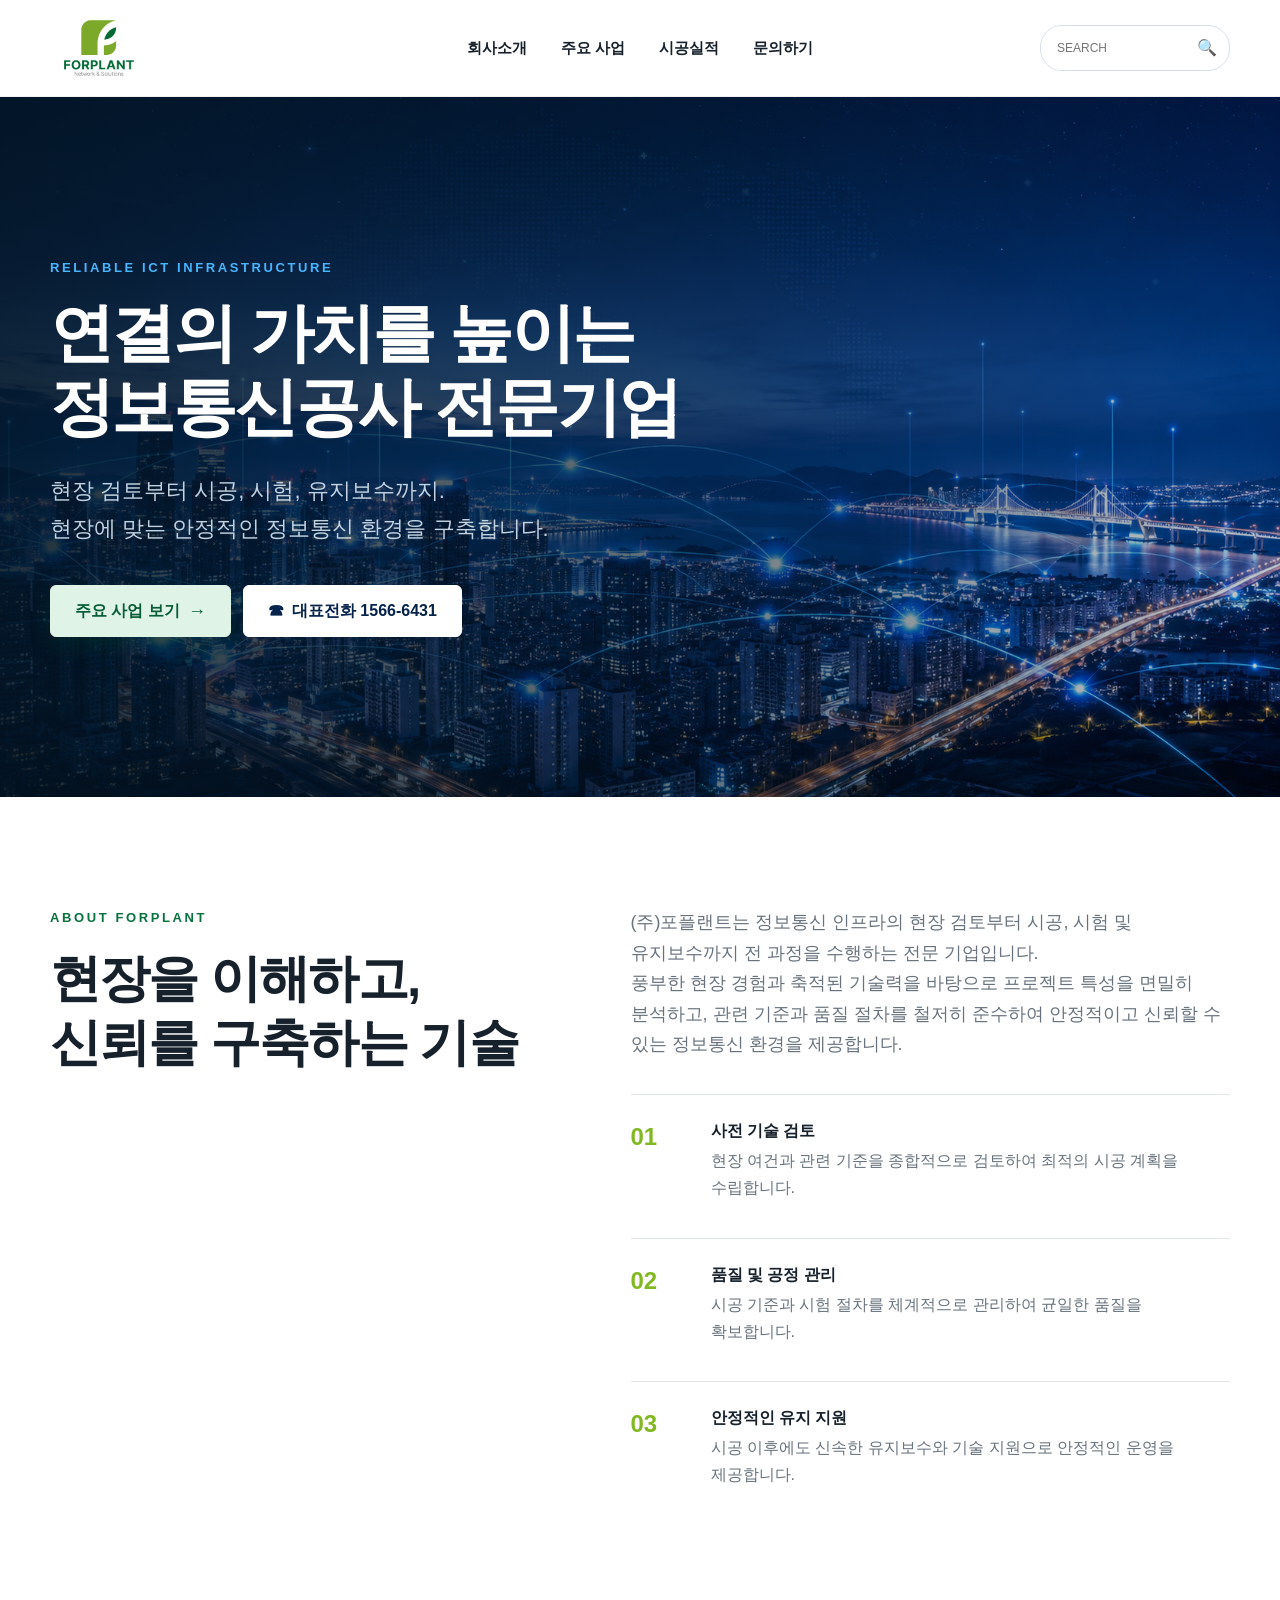
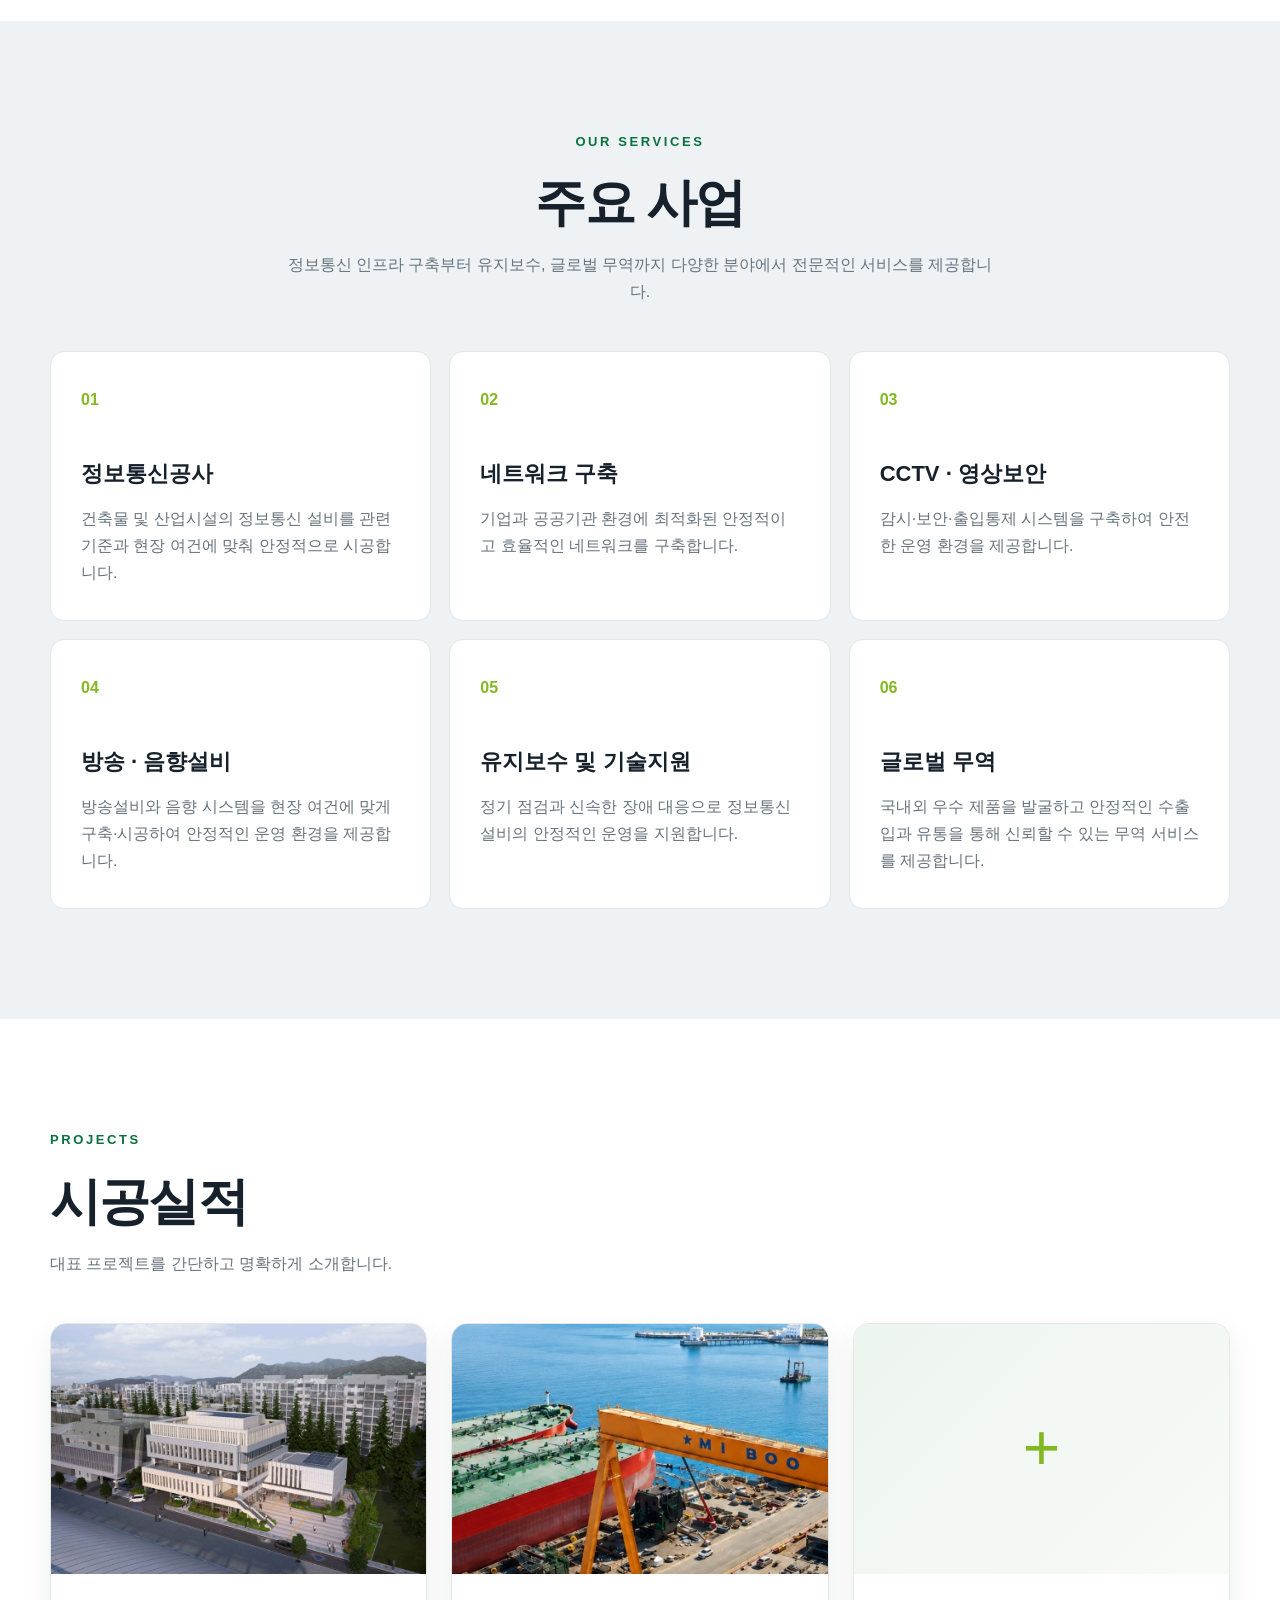
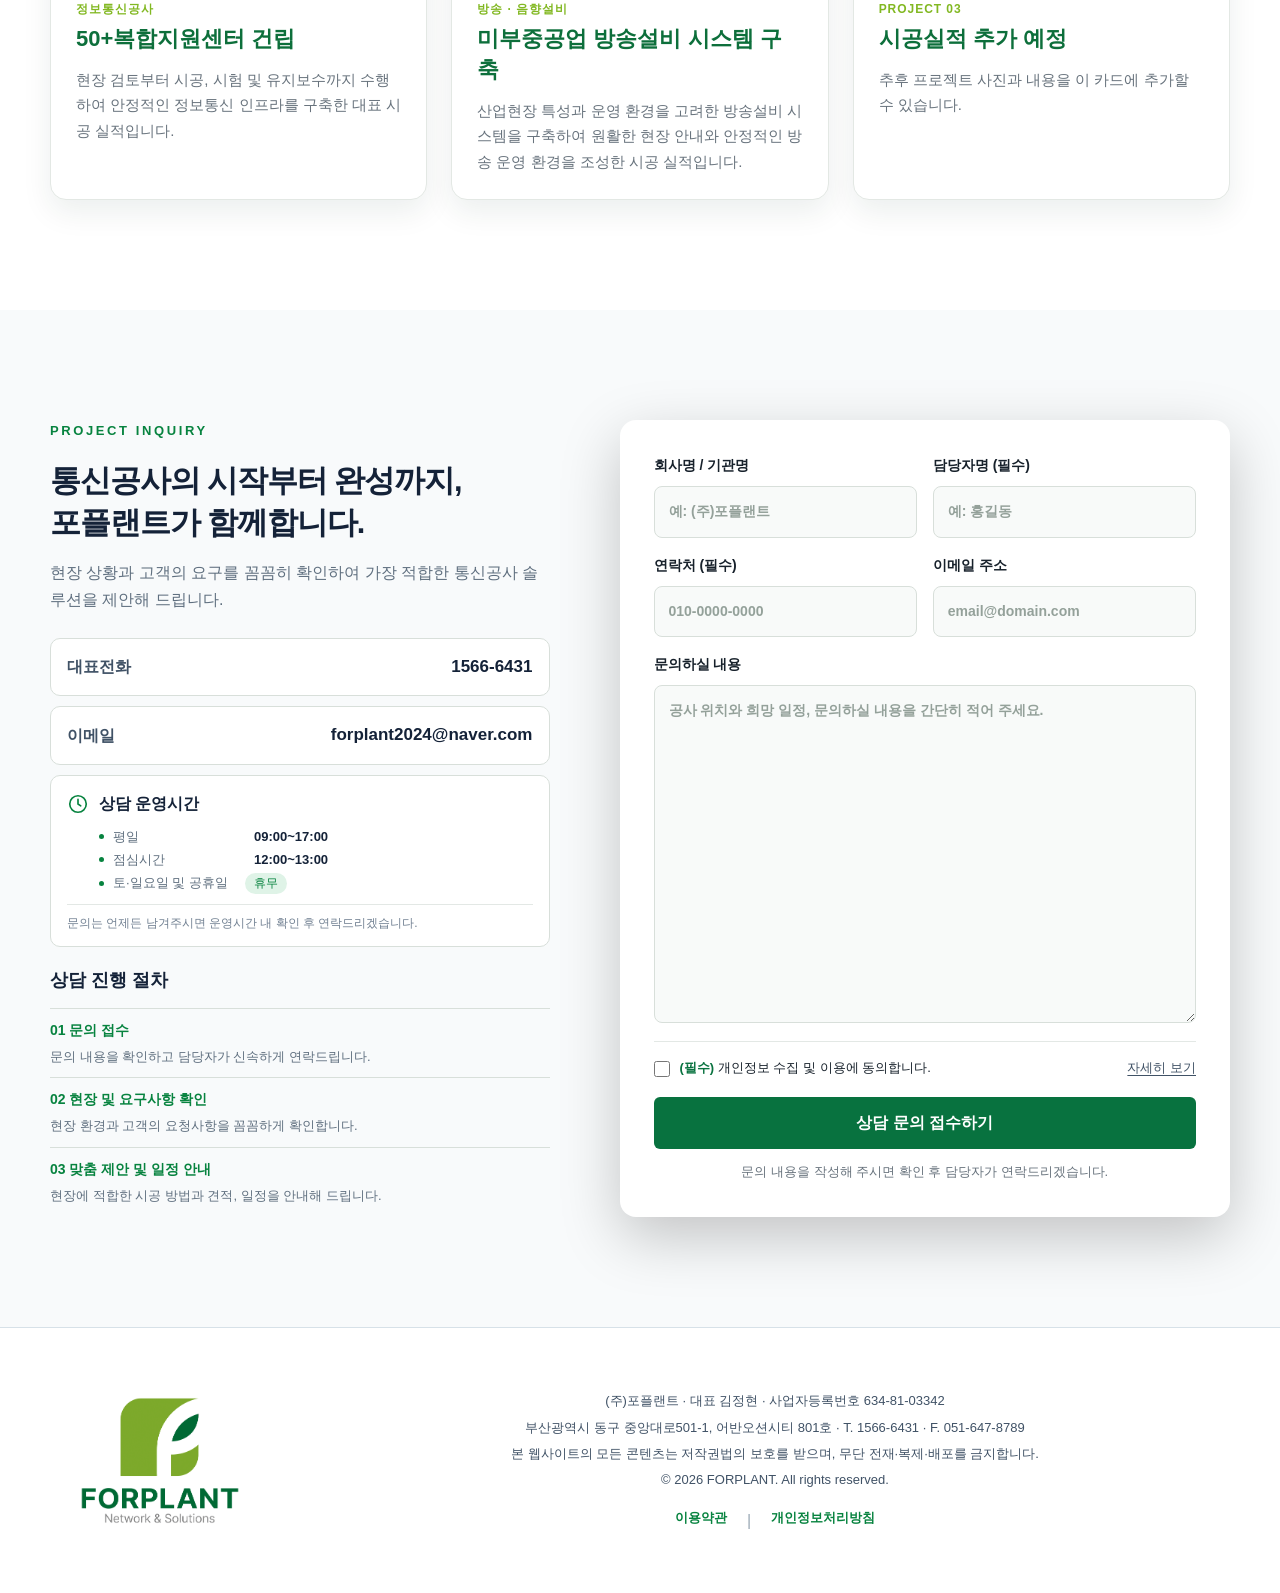
==== commit c478df4a: "Update index.html" ====
--- a/index.html
+++ b/index.html
@@ -144,7 +144,7 @@
   <div class="project-content">
     <p class="project-type">방송 · 음향설비</p>
 <h3>미부중공업 방송설비 시스템 구축</h3>
-    <p>산업현장 특성과 운영 환경을 고려한 방송설비시스템을 구축하여 원활한 현장 안내와 안정적인 방송 운영 환경을 조성한 시공 실적입니다.</p>
+<p>산업현장 특성과 운영 환경을 고려한 방송설비 시스템을 구축하여 원활한 현장 안내와 안정적인 방송 운영 환경을 조성한 시공 실적입니다.</p>
   </div>
 </article>
 
